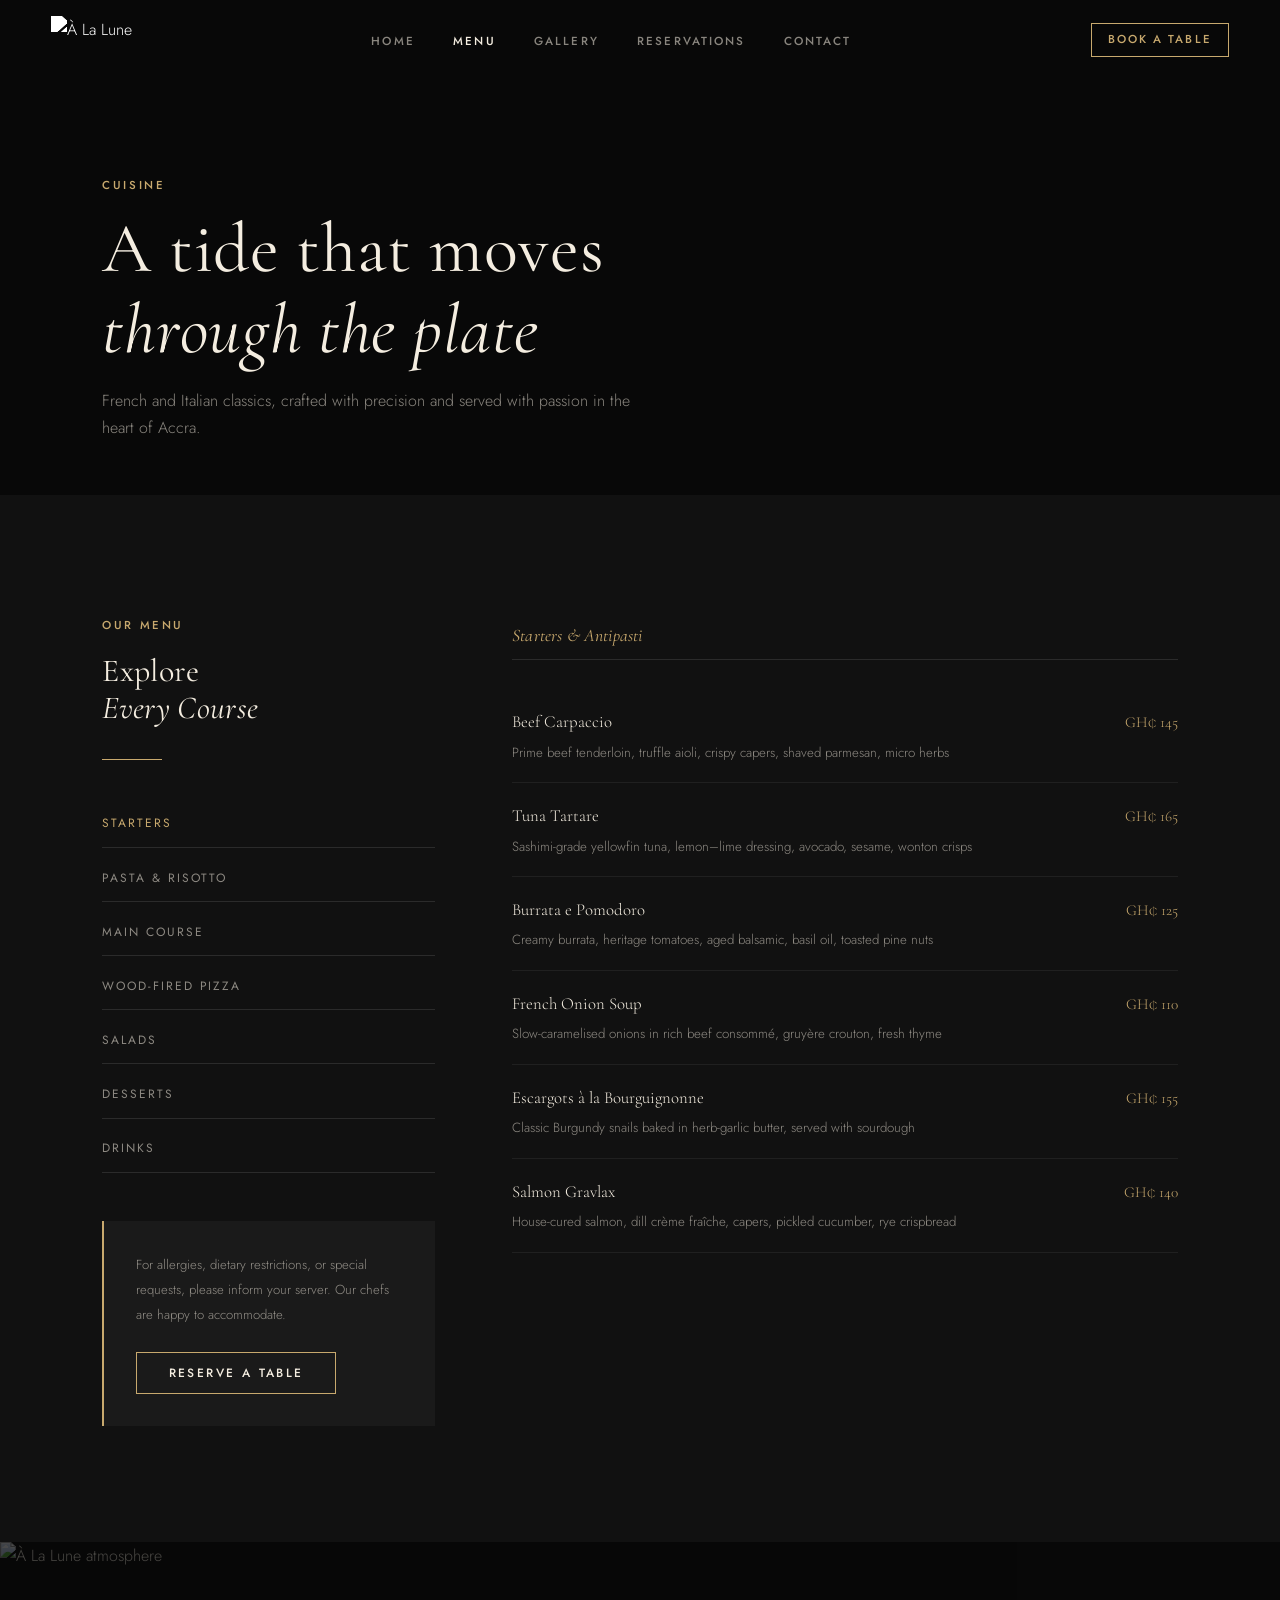
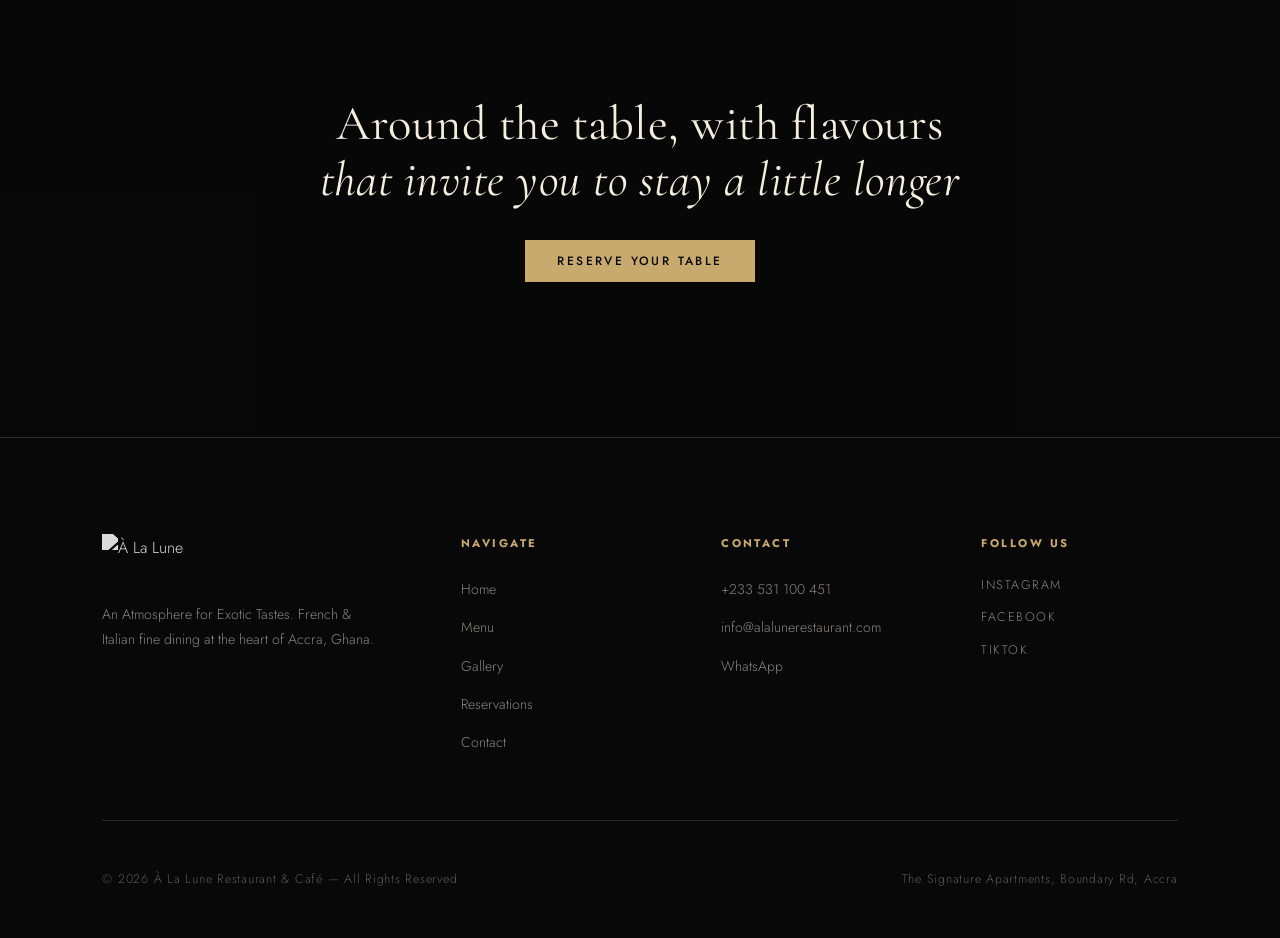
==== menu.html @ 57cb0e0a "feat: initial À La Lune website rebuild - 5-page static site (index, menu, gallery, reservations, co" ====
<!DOCTYPE html>
<html lang="en">
<head>
  <meta charset="UTF-8" />
  <meta name="viewport" content="width=device-width, initial-scale=1.0" />
  <title>Menu — À La Lune Restaurant</title>
  <meta name="description" content="Explore À La Lune's menu of authentic French & Italian cuisine, handmade pastas, premium mains and curated drinks in Accra, Ghana." />
  <link rel="preconnect" href="https://fonts.googleapis.com" />
  <link rel="preconnect" href="https://fonts.gstatic.com" crossorigin />
  <link href="https://fonts.googleapis.com/css2?family=Cormorant+Garamond:ital,wght@0,300;0,400;0,500;1,300;1,400&family=Jost:wght@200;300;400;500&display=swap" rel="stylesheet" />
  <link rel="stylesheet" href="css/styles.css" />
  <link rel="icon" href="media/Official-Logo.png" />
</head>
<body>

  <!-- NAV -->
  <nav class="site-nav">
    <a href="index.html" class="nav-logo">
      <img src="https://alalunerestaurant.com/wp-content/uploads/2024/12/Official-Logo.png" alt="À La Lune" />
    </a>
    <ul class="nav-links">
      <li><a href="index.html">Home</a></li>
      <li><a href="menu.html" class="active">Menu</a></li>
      <li><a href="gallery.html">Gallery</a></li>
      <li><a href="reservations.html">Reservations</a></li>
      <li><a href="contact.html">Contact</a></li>
    </ul>
    <div class="nav-right">
      <a href="reservations.html" class="nav-book">Book a Table</a>
      <button class="nav-toggle" aria-label="Open menu"><span></span><span></span><span></span></button>
    </div>
  </nav>
  <div class="nav-overlay"></div>
  <nav class="nav-drawer">
    <button class="drawer-close">✕</button>
    <a href="index.html">Home</a>
    <a href="menu.html">Menu</a>
    <a href="gallery.html">Gallery</a>
    <a href="reservations.html">Reservations</a>
    <a href="contact.html">Contact</a>
  </nav>

  <!-- PAGE HERO -->
  <section class="page-hero">
    <div class="hero-bg" style="background-image: url('https://alalunerestaurant.com/wp-content/uploads/2024/12/la_0000_DSC_7883.jpg');"></div>
    <div class="hero-overlay"></div>
    <div class="page-hero-content">
      <span class="label">Cuisine</span>
      <h1>A tide that moves<br /><em>through the plate</em></h1>
      <p>French and Italian classics, crafted with precision and served with passion in the heart of Accra.</p>
    </div>
  </section>

  <!-- MENU CONTENT -->
  <section class="section menu-preview">
    <div class="menu-cols">

      <!-- Left: Sticky nav -->
      <div class="menu-sticky">
        <span class="label">Our Menu</span>
        <h2 style="font-size: 2rem; margin-top: 1rem;">Explore<br /><em>Every Course</em></h2>
        <div class="divider"></div>
        <div class="menu-categories">
          <button class="menu-cat-btn active" data-target="starters">Starters</button>
          <button class="menu-cat-btn" data-target="pasta">Pasta &amp; Risotto</button>
          <button class="menu-cat-btn" data-target="mains">Main Course</button>
          <button class="menu-cat-btn" data-target="pizza">Wood-Fired Pizza</button>
          <button class="menu-cat-btn" data-target="salads">Salads</button>
          <button class="menu-cat-btn" data-target="desserts">Desserts</button>
          <button class="menu-cat-btn" data-target="drinks">Drinks</button>
        </div>
        <div style="margin-top: 3rem; padding: 2rem; background: var(--dark); border-left: 2px solid var(--gold);">
          <p style="font-size: 0.82rem; color: var(--text-muted); line-height: 1.9;">
            For allergies, dietary restrictions, or special requests, please inform your server. Our chefs are happy to accommodate.
          </p>
          <a href="reservations.html" class="btn" style="margin-top: 1.5rem; display: inline-block;">Reserve a Table</a>
        </div>
      </div>

      <!-- Right: Menu items -->
      <div class="menu-items">

        <!-- STARTERS -->
        <div class="menu-section active" id="starters">
          <h4>Starters &amp; Antipasti</h4>

          <div class="menu-item">
            <div>
              <div class="menu-item-name">Beef Carpaccio</div>
              <div class="menu-item-desc">Prime beef tenderloin, truffle aioli, crispy capers, shaved parmesan, micro herbs</div>
            </div>
            <div class="menu-item-price">GH₵ 145</div>
          </div>

          <div class="menu-item">
            <div>
              <div class="menu-item-name">Tuna Tartare</div>
              <div class="menu-item-desc">Sashimi-grade yellowfin tuna, lemon–lime dressing, avocado, sesame, wonton crisps</div>
            </div>
            <div class="menu-item-price">GH₵ 165</div>
          </div>

          <div class="menu-item">
            <div>
              <div class="menu-item-name">Burrata e Pomodoro</div>
              <div class="menu-item-desc">Creamy burrata, heritage tomatoes, aged balsamic, basil oil, toasted pine nuts</div>
            </div>
            <div class="menu-item-price">GH₵ 125</div>
          </div>

          <div class="menu-item">
            <div>
              <div class="menu-item-name">French Onion Soup</div>
              <div class="menu-item-desc">Slow-caramelised onions in rich beef consommé, gruyère crouton, fresh thyme</div>
            </div>
            <div class="menu-item-price">GH₵ 110</div>
          </div>

          <div class="menu-item">
            <div>
              <div class="menu-item-name">Escargots à la Bourguignonne</div>
              <div class="menu-item-desc">Classic Burgundy snails baked in herb-garlic butter, served with sourdough</div>
            </div>
            <div class="menu-item-price">GH₵ 155</div>
          </div>

          <div class="menu-item">
            <div>
              <div class="menu-item-name">Salmon Gravlax</div>
              <div class="menu-item-desc">House-cured salmon, dill crème fraîche, capers, pickled cucumber, rye crispbread</div>
            </div>
            <div class="menu-item-price">GH₵ 140</div>
          </div>
        </div>

        <!-- PASTA -->
        <div class="menu-section" id="pasta">
          <h4>Pasta &amp; Risotto</h4>

          <div class="menu-item">
            <div>
              <div class="menu-item-name">Tagliatelle al Ragù Bolognese</div>
              <div class="menu-item-desc">Hand-rolled egg tagliatelle, slow-braised beef &amp; pork ragù, aged parmesan</div>
            </div>
            <div class="menu-item-price">GH₵ 175</div>
          </div>

          <div class="menu-item">
            <div>
              <div class="menu-item-name">Spaghetti alle Vongole</div>
              <div class="menu-item-desc">Fresh clams, white wine, garlic, chilli, parsley, extra-virgin olive oil</div>
            </div>
            <div class="menu-item-price">GH₵ 195</div>
          </div>

          <div class="menu-item">
            <div>
              <div class="menu-item-name">Linguine al Nero di Seppia</div>
              <div class="menu-item-desc">Squid ink linguine, tiger prawns, cherry tomatoes, white wine, chilli</div>
            </div>
            <div class="menu-item-price">GH₵ 210</div>
          </div>

          <div class="menu-item">
            <div>
              <div class="menu-item-name">Risotto ai Funghi Porcini</div>
              <div class="menu-item-desc">Carnaroli rice, wild porcini mushrooms, truffle oil, aged parmesan, fresh thyme</div>
            </div>
            <div class="menu-item-price">GH₵ 185</div>
          </div>

          <div class="menu-item">
            <div>
              <div class="menu-item-name">Gnocchi al Gorgonzola</div>
              <div class="menu-item-desc">Potato gnocchi, creamy gorgonzola sauce, walnuts, crispy sage</div>
            </div>
            <div class="menu-item-price">GH₵ 160</div>
          </div>

          <div class="menu-item">
            <div>
              <div class="menu-item-name">Cacio e Pepe</div>
              <div class="menu-item-desc">Tonnarelli pasta, Pecorino Romano, Parmigiano Reggiano, cracked black pepper</div>
            </div>
            <div class="menu-item-price">GH₵ 150</div>
          </div>
        </div>

        <!-- MAINS -->
        <div class="menu-section" id="mains">
          <h4>Main Course</h4>

          <div class="menu-item">
            <div>
              <div class="menu-item-name">Filet de Bœuf Rossini</div>
              <div class="menu-item-desc">250g beef tenderloin, foie gras, black truffle jus, potato gratin, seasonal vegetables</div>
            </div>
            <div class="menu-item-price">GH₵ 380</div>
          </div>

          <div class="menu-item">
            <div>
              <div class="menu-item-name">Rack of Lamb Provençal</div>
              <div class="menu-item-desc">Herb-crusted French rack, ratatouille, roasted garlic purée, lamb jus</div>
            </div>
            <div class="menu-item-price">GH₵ 340</div>
          </div>

          <div class="menu-item">
            <div>
              <div class="menu-item-name">Grilled Sea Bass</div>
              <div class="menu-item-desc">Whole Mediterranean sea bass, lemon-caper beurre blanc, fennel, baby potatoes</div>
            </div>
            <div class="menu-item-price">GH₵ 290</div>
          </div>

          <div class="menu-item">
            <div>
              <div class="menu-item-name">Poulet Rôti</div>
              <div class="menu-item-desc">Free-range half chicken, tarragon jus, roasted vegetables, pommes mousseline</div>
            </div>
            <div class="menu-item-price">GH₵ 240</div>
          </div>

          <div class="menu-item">
            <div>
              <div class="menu-item-name">Grilled King Prawn</div>
              <div class="menu-item-desc">Tiger prawns, herb butter, garlic, lemon, served with seasonal greens</div>
            </div>
            <div class="menu-item-price">GH₵ 310</div>
          </div>

          <div class="menu-item">
            <div>
              <div class="menu-item-name">Vegetarian Wellington <em style="font-size:0.78rem; color: var(--gold);">V</em></div>
              <div class="menu-item-desc">Roasted portobello, spinach, chestnut mushroom duxelles, puff pastry, red wine sauce</div>
            </div>
            <div class="menu-item-price">GH₵ 210</div>
          </div>
        </div>

        <!-- PIZZA -->
        <div class="menu-section" id="pizza">
          <h4>From the Wood-Fired Oven</h4>

          <div class="menu-item">
            <div>
              <div class="menu-item-name">Margherita Classica <em style="font-size:0.78rem; color: var(--gold);">V</em></div>
              <div class="menu-item-desc">San Marzano tomato, fior di latte mozzarella, fresh basil, extra-virgin olive oil</div>
            </div>
            <div class="menu-item-price">GH₵ 120</div>
          </div>

          <div class="menu-item">
            <div>
              <div class="menu-item-name">Quattro Stagioni</div>
              <div class="menu-item-desc">Artichokes, prosciutto cotto, mushrooms, black olives, mozzarella</div>
            </div>
            <div class="menu-item-price">GH₵ 155</div>
          </div>

          <div class="menu-item">
            <div>
              <div class="menu-item-name">Tartufo Bianco</div>
              <div class="menu-item-desc">White truffle cream, mozzarella, parmesan, black truffle shavings, fresh thyme</div>
            </div>
            <div class="menu-item-price">GH₵ 210</div>
          </div>

          <div class="menu-item">
            <div>
              <div class="menu-item-name">Prosciutto e Rucola</div>
              <div class="menu-item-desc">San Marzano tomato, mozzarella, 24-month prosciutto, baby arugula, parmesan</div>
            </div>
            <div class="menu-item-price">GH₵ 165</div>
          </div>

          <div class="menu-item">
            <div>
              <div class="menu-item-name">Frutti di Mare</div>
              <div class="menu-item-desc">Cherry tomato sauce, calamari, tiger prawns, mussels, garlic, chilli, parsley</div>
            </div>
            <div class="menu-item-price">GH₵ 195</div>
          </div>
        </div>

        <!-- SALADS -->
        <div class="menu-section" id="salads">
          <h4>Salads &amp; Greens</h4>

          <div class="menu-item">
            <div>
              <div class="menu-item-name">Salade Niçoise</div>
              <div class="menu-item-desc">Seared yellowfin tuna, haricots verts, heritage tomatoes, olives, eggs, anchovy dressing</div>
            </div>
            <div class="menu-item-price">GH₵ 165</div>
          </div>

          <div class="menu-item">
            <div>
              <div class="menu-item-name">Caesar Classique</div>
              <div class="menu-item-desc">Cos lettuce, house Caesar dressing, parmesan crisp, sourdough croutons<br /><em style="font-size:0.78rem;">+ Grilled chicken GH₵ 35 | Anchovies GH₵ 20</em></div>
            </div>
            <div class="menu-item-price">GH₵ 110</div>
          </div>

          <div class="menu-item">
            <div>
              <div class="menu-item-name">Caprese Classico <em style="font-size:0.78rem; color: var(--gold);">V</em></div>
              <div class="menu-item-desc">Heirloom tomatoes, buffalo mozzarella, basil, aged balsamic, Sicilian olive oil</div>
            </div>
            <div class="menu-item-price">GH₵ 120</div>
          </div>

          <div class="menu-item">
            <div>
              <div class="menu-item-name">Arugula &amp; Burrata <em style="font-size:0.78rem; color: var(--gold);">V</em></div>
              <div class="menu-item-desc">Wild rocket, creamy burrata, candied walnuts, pear, honey-lemon dressing</div>
            </div>
            <div class="menu-item-price">GH₵ 135</div>
          </div>
        </div>

        <!-- DESSERTS -->
        <div class="menu-section" id="desserts">
          <h4>Desserts &amp; Patisserie</h4>

          <div class="menu-item">
            <div>
              <div class="menu-item-name">Crème Brûlée</div>
              <div class="menu-item-desc">Classic Madagascan vanilla custard, caramelised sugar crust, seasonal berries</div>
            </div>
            <div class="menu-item-price">GH₵ 95</div>
          </div>

          <div class="menu-item">
            <div>
              <div class="menu-item-name">Tiramisu Tradizionale</div>
              <div class="menu-item-desc">Savoiardi, mascarpone cream, Illy espresso, dark cocoa, Marsala wine</div>
            </div>
            <div class="menu-item-price">GH₵ 105</div>
          </div>

          <div class="menu-item">
            <div>
              <div class="menu-item-name">Fondant au Chocolat</div>
              <div class="menu-item-desc">Warm Valrhona chocolate fondant, molten centre, vanilla ice cream, cocoa nibs</div>
            </div>
            <div class="menu-item-price">GH₵ 115</div>
          </div>

          <div class="menu-item">
            <div>
              <div class="menu-item-name">Panna Cotta al Caramello</div>
              <div class="menu-item-desc">Vanilla panna cotta, salted caramel, candied hazelnuts, orange zest</div>
            </div>
            <div class="menu-item-price">GH₵ 90</div>
          </div>

          <div class="menu-item">
            <div>
              <div class="menu-item-name">Tarte Tatin</div>
              <div class="menu-item-desc">Caramelised apple tarte tatin, flaky pastry, crème fraîche, calvados glaze</div>
            </div>
            <div class="menu-item-price">GH₵ 100</div>
          </div>

          <div class="menu-item">
            <div>
              <div class="menu-item-name">Selection of Sorbets &amp; Gelati</div>
              <div class="menu-item-desc">Three scoops, ask your server for today's flavours</div>
            </div>
            <div class="menu-item-price">GH₵ 80</div>
          </div>
        </div>

        <!-- DRINKS -->
        <div class="menu-section" id="drinks">
          <h4>Cocktails &amp; Drinks</h4>

          <div class="menu-item">
            <div>
              <div class="menu-item-name">La Lune Signature</div>
              <div class="menu-item-desc">Grey Goose vodka, elderflower liqueur, cucumber, lemon, prosecco</div>
            </div>
            <div class="menu-item-price">GH₵ 115</div>
          </div>

          <div class="menu-item">
            <div>
              <div class="menu-item-name">Côte d'Azur</div>
              <div class="menu-item-desc">Hendrick's gin, St-Germain, lemon, honey syrup, lavender bitters, sparkling water</div>
            </div>
            <div class="menu-item-price">GH₵ 120</div>
          </div>

          <div class="menu-item">
            <div>
              <div class="menu-item-name">Negroni Classique</div>
              <div class="menu-item-desc">Campari, sweet vermouth, gin, orange twist</div>
            </div>
            <div class="menu-item-price">GH₵ 110</div>
          </div>

          <div class="menu-item">
            <div>
              <div class="menu-item-name">Midnight in Accra</div>
              <div class="menu-item-desc">Dark rum, passion fruit, ginger, lime, activated charcoal foam</div>
            </div>
            <div class="menu-item-price">GH₵ 125</div>
          </div>

          <div class="menu-item">
            <div>
              <div class="menu-item-name">Aperol Spritz</div>
              <div class="menu-item-desc">Aperol, prosecco, soda, orange</div>
            </div>
            <div class="menu-item-price">GH₵ 100</div>
          </div>

          <div class="menu-item">
            <div>
              <div class="menu-item-name">House Wines</div>
              <div class="menu-item-desc">Curated selection of French &amp; Italian wines — please ask your server for the current wine list</div>
            </div>
            <div class="menu-item-price">From GH₵ 90</div>
          </div>

          <div class="menu-item">
            <div>
              <div class="menu-item-name">Non-Alcoholic Selection</div>
              <div class="menu-item-desc">Fresh-pressed juices, sparkling water, mocktails, artisan coffee &amp; teas</div>
            </div>
            <div class="menu-item-price">From GH₵ 45</div>
          </div>
        </div>

      </div>
    </div>
  </section>

  <!-- FOOTER IMAGE -->
  <div style="position: relative; height: 55vh; overflow: hidden;">
    <img src="https://alalunerestaurant.com/wp-content/uploads/2024/12/la_0014_DSC_7673.jpg"
         alt="À La Lune atmosphere" loading="lazy"
         style="width:100%; height:100%; object-fit:cover; opacity: 0.6;" />
    <div style="position:absolute; inset:0; background: rgba(8,8,8,0.55); display:flex; align-items:center; justify-content:center; text-align:center; flex-direction:column; gap:2rem; padding:2rem;">
      <h2 style="font-family: var(--font-serif);">Around the table, with flavours<br /><em>that invite you to stay a little longer</em></h2>
      <a href="reservations.html" class="btn btn-solid">Reserve Your Table</a>
    </div>
  </div>

  <!-- FOOTER -->
  <footer class="site-footer">
    <div class="footer-brand">
      <img src="https://alalunerestaurant.com/wp-content/uploads/2024/12/Official-Logo.png" alt="À La Lune" />
      <p>An Atmosphere for Exotic Tastes. French &amp; Italian fine dining at the heart of Accra, Ghana.</p>
    </div>
    <div class="footer-col">
      <h5>Navigate</h5>
      <ul>
        <li><a href="index.html">Home</a></li>
        <li><a href="menu.html">Menu</a></li>
        <li><a href="gallery.html">Gallery</a></li>
        <li><a href="reservations.html">Reservations</a></li>
        <li><a href="contact.html">Contact</a></li>
      </ul>
    </div>
    <div class="footer-col">
      <h5>Contact</h5>
      <ul>
        <li><a href="tel:+233531100451">+233 531 100 451</a></li>
        <li><a href="mailto:info@alalunerestaurant.com">info@alalunerestaurant.com</a></li>
        <li><a href="https://wa.me/233531100451" target="_blank">WhatsApp</a></li>
      </ul>
    </div>
    <div class="footer-col">
      <h5>Follow Us</h5>
      <div class="footer-social" style="flex-direction: column; gap: 0.7rem;">
        <a href="https://www.instagram.com/alalune.signature" target="_blank">Instagram</a>
        <a href="https://www.facebook.com/alalune.signature" target="_blank">Facebook</a>
        <a href="https://www.tiktok.com/@alalune.signature" target="_blank">TikTok</a>
      </div>
    </div>
    <div class="footer-bottom">
      <p>© 2026 À La Lune Restaurant &amp; Café — All Rights Reserved</p>
      <p>The Signature Apartments, Boundary Rd, Accra</p>
    </div>
  </footer>

  <script src="js/main.js"></script>
</body>
</html>
---- css/styles.css ----
/* ============================
   À LA LUNE — Global Styles
   Design: Close clone of ballenacabo.com
   ============================ */

/* ---------- Reset & Base ---------- */
*, *::before, *::after { box-sizing: border-box; margin: 0; padding: 0; }

:root {
  --black: #080808;
  --deep: #111111;
  --dark: #1a1a1a;
  --mid: #2b2b2b;
  --cream: #f4ede0;
  --warm-white: #faf7f2;
  --gold: #c8a96e;
  --gold-light: #d9bc8b;
  --gold-dark: #a8864a;
  --text: #f4ede0;
  --text-muted: rgba(244, 237, 224, 0.55);
  --text-subtle: rgba(244, 237, 224, 0.35);

  --font-serif: 'Cormorant Garamond', 'Georgia', serif;
  --font-sans: 'Jost', 'Helvetica Neue', Arial, sans-serif;

  --nav-h: 80px;
  --transition: 0.45s cubic-bezier(0.25, 0.46, 0.45, 0.94);
}

html { scroll-behavior: smooth; font-size: 16px; }

body {
  background: var(--black);
  color: var(--text);
  font-family: var(--font-sans);
  font-weight: 300;
  line-height: 1.7;
  -webkit-font-smoothing: antialiased;
  overflow-x: hidden;
}

img { display: block; max-width: 100%; height: auto; }
a { text-decoration: none; color: inherit; }
ul { list-style: none; }

/* ---------- Typography ---------- */
h1, h2, h3, h4 {
  font-family: var(--font-serif);
  font-weight: 400;
  line-height: 1.15;
  letter-spacing: 0.01em;
}
h1 { font-size: clamp(2.6rem, 5.5vw, 5rem); }
h2 { font-size: clamp(2rem, 3.8vw, 3.4rem); }
h3 { font-size: clamp(1.4rem, 2.5vw, 2rem); }
h4 { font-size: clamp(1.1rem, 1.8vw, 1.4rem); }

.label {
  font-family: var(--font-sans);
  font-size: 0.72rem;
  font-weight: 500;
  letter-spacing: 0.22em;
  text-transform: uppercase;
  color: var(--gold);
}

.serif-italic {
  font-family: var(--font-serif);
  font-style: italic;
  font-weight: 300;
}

/* ---------- Buttons ---------- */
.btn {
  display: inline-block;
  padding: 0.85em 2.6em;
  border: 1px solid var(--gold);
  color: var(--cream);
  font-family: var(--font-sans);
  font-size: 0.75rem;
  font-weight: 500;
  letter-spacing: 0.2em;
  text-transform: uppercase;
  transition: background var(--transition), color var(--transition);
  cursor: pointer;
  background: transparent;
}
.btn:hover { background: var(--gold); color: var(--black); }

.btn-solid {
  background: var(--gold);
  color: var(--black);
}
.btn-solid:hover { background: var(--gold-light); }

/* ---------- Nav ---------- */
.site-nav {
  position: fixed;
  top: 0; left: 0; right: 0;
  z-index: 100;
  display: flex;
  align-items: center;
  justify-content: space-between;
  padding: 0 4vw;
  height: var(--nav-h);
  transition: background var(--transition), backdrop-filter var(--transition);
}
.site-nav.scrolled {
  background: rgba(8,8,8,0.92);
  backdrop-filter: blur(12px);
}

.nav-logo img {
  height: 48px;
  width: auto;
  filter: brightness(0) invert(1);
  transition: opacity var(--transition);
}
.nav-logo img:hover { opacity: 0.75; }

.nav-links {
  display: flex;
  gap: 2.4rem;
  align-items: center;
}
.nav-links a {
  font-size: 0.73rem;
  font-weight: 500;
  letter-spacing: 0.18em;
  text-transform: uppercase;
  color: var(--text-muted);
  transition: color var(--transition);
}
.nav-links a:hover, .nav-links a.active { color: var(--cream); }

.nav-right {
  display: flex;
  align-items: center;
  gap: 1.6rem;
}
.nav-book {
  font-size: 0.72rem;
  font-weight: 500;
  letter-spacing: 0.18em;
  text-transform: uppercase;
  color: var(--gold);
  border: 1px solid var(--gold);
  padding: 0.55em 1.4em;
  transition: background var(--transition), color var(--transition);
}
.nav-book:hover { background: var(--gold); color: var(--black); }

/* Hamburger */
.nav-toggle {
  display: none;
  flex-direction: column;
  gap: 5px;
  cursor: pointer;
  padding: 4px;
  background: none;
  border: none;
}
.nav-toggle span {
  display: block;
  width: 26px;
  height: 1.5px;
  background: var(--cream);
  transition: transform var(--transition), opacity var(--transition);
}

/* Mobile nav drawer */
.nav-drawer {
  position: fixed;
  top: 0; right: 0;
  width: min(360px, 85vw);
  height: 100vh;
  background: var(--deep);
  z-index: 200;
  padding: 6rem 3rem 3rem;
  transform: translateX(100%);
  transition: transform var(--transition);
  display: flex;
  flex-direction: column;
  gap: 2.4rem;
}
.nav-drawer.open { transform: translateX(0); }
.nav-drawer a {
  font-family: var(--font-serif);
  font-size: 1.8rem;
  color: var(--cream);
  border-bottom: 1px solid var(--mid);
  padding-bottom: 1rem;
  display: block;
  transition: color var(--transition);
}
.nav-drawer a:hover { color: var(--gold); }
.drawer-close {
  position: absolute;
  top: 1.8rem; right: 2rem;
  background: none; border: none;
  color: var(--cream);
  font-size: 1.6rem;
  cursor: pointer;
}
.nav-overlay {
  position: fixed;
  inset: 0;
  background: rgba(0,0,0,0.5);
  z-index: 150;
  opacity: 0;
  pointer-events: none;
  transition: opacity var(--transition);
}
.nav-overlay.show { opacity: 1; pointer-events: all; }

/* ---------- Hero ---------- */
.hero {
  position: relative;
  height: 100svh;
  min-height: 600px;
  overflow: hidden;
  display: flex;
  align-items: flex-end;
  padding-bottom: 10vh;
}

.hero-bg {
  position: absolute;
  inset: 0;
  background-size: cover;
  background-position: center;
  transform: scale(1.05);
  transition: transform 12s ease-out;
}
.hero-bg.loaded { transform: scale(1); }

.hero-overlay {
  position: absolute;
  inset: 0;
  background: linear-gradient(
    to bottom,
    rgba(8,8,8,0.25) 0%,
    rgba(8,8,8,0.1) 35%,
    rgba(8,8,8,0.6) 80%,
    rgba(8,8,8,0.85) 100%
  );
}

.hero-content {
  position: relative;
  z-index: 2;
  padding: 0 8vw;
  max-width: 820px;
}

.hero-eyebrow {
  display: flex;
  align-items: center;
  gap: 1rem;
  margin-bottom: 1.4rem;
}
.hero-eyebrow::before {
  content: '';
  display: block;
  width: 48px;
  height: 1px;
  background: var(--gold);
}

.hero-content h1 {
  color: var(--cream);
  margin-bottom: 1.6rem;
}

.hero-content p {
  font-size: 1.05rem;
  color: rgba(244,237,224,0.75);
  max-width: 520px;
  margin-bottom: 2.4rem;
  line-height: 1.8;
}

.hero-tagline {
  position: absolute;
  top: 50%;
  right: 8vw;
  transform: translateY(-50%);
  writing-mode: vertical-rl;
  font-family: var(--font-serif);
  font-style: italic;
  font-size: 0.9rem;
  color: var(--text-muted);
  letter-spacing: 0.15em;
  z-index: 2;
}

/* Scroll indicator */
.scroll-hint {
  position: absolute;
  bottom: 3rem;
  right: 8vw;
  z-index: 2;
  display: flex;
  flex-direction: column;
  align-items: center;
  gap: 0.5rem;
  color: var(--text-muted);
  font-size: 0.65rem;
  letter-spacing: 0.2em;
  text-transform: uppercase;
}
.scroll-hint::after {
  content: '';
  display: block;
  width: 1px;
  height: 48px;
  background: linear-gradient(to bottom, var(--gold), transparent);
  animation: scrollline 2s ease-in-out infinite;
}
@keyframes scrollline {
  0%, 100% { opacity: 1; transform: scaleY(1); }
  50% { opacity: 0.3; transform: scaleY(0.5); }
}

/* ---------- Sections ---------- */
.section { padding: 9vw 8vw; }
.section-sm { padding: 5vw 8vw; }
.section-flush { padding: 0; }

.section-header {
  margin-bottom: 4rem;
}
.section-header .label { margin-bottom: 0.8rem; display: block; }
.section-header h2 { max-width: 660px; }

/* ---------- Split Panels ---------- */
.split {
  display: grid;
  grid-template-columns: 1fr 1fr;
  min-height: 80vh;
}
.split.reverse { direction: rtl; }
.split.reverse > * { direction: ltr; }

.split-img {
  position: relative;
  overflow: hidden;
}
.split-img img {
  width: 100%;
  height: 100%;
  object-fit: cover;
  transition: transform 0.8s ease;
}
.split-img:hover img { transform: scale(1.04); }

.split-text {
  display: flex;
  flex-direction: column;
  justify-content: center;
  padding: 8vw 6vw;
  background: var(--deep);
}
.split-text .label { margin-bottom: 1.2rem; display: block; }
.split-text h2 { margin-bottom: 1.8rem; }
.split-text p { color: var(--text-muted); margin-bottom: 2rem; font-size: 0.98rem; }
.split-text ul {
  margin-bottom: 2rem;
}
.split-text ul li {
  color: var(--text-muted);
  font-size: 0.95rem;
  padding: 0.55rem 0;
  border-bottom: 1px solid var(--mid);
  display: flex;
  gap: 0.8rem;
}
.split-text ul li::before {
  content: '—';
  color: var(--gold);
  flex-shrink: 0;
}

/* ---------- Gallery Grid ---------- */
.gallery-grid {
  display: grid;
  grid-template-columns: repeat(4, 1fr);
  grid-auto-rows: 360px;
  gap: 3px;
}
.gallery-grid .g-item {
  position: relative;
  overflow: hidden;
  cursor: pointer;
}
.gallery-grid .g-item.tall { grid-row: span 2; }
.gallery-grid .g-item.wide { grid-column: span 2; }

.gallery-grid .g-item img {
  width: 100%;
  height: 100%;
  object-fit: cover;
  transition: transform 0.7s ease;
}
.gallery-grid .g-item:hover img { transform: scale(1.06); }
.gallery-grid .g-item::after {
  content: '';
  position: absolute;
  inset: 0;
  background: rgba(8,8,8,0);
  transition: background var(--transition);
}
.gallery-grid .g-item:hover::after { background: rgba(8,8,8,0.25); }

/* ---------- Card Grid ---------- */
.card-grid {
  display: grid;
  grid-template-columns: repeat(3, 1fr);
  gap: 3px;
}
.card {
  position: relative;
  overflow: hidden;
  aspect-ratio: 3/4;
  cursor: pointer;
}
.card img {
  width: 100%;
  height: 100%;
  object-fit: cover;
  transition: transform 0.7s ease;
}
.card:hover img { transform: scale(1.05); }
.card-body {
  position: absolute;
  bottom: 0; left: 0; right: 0;
  padding: 2.5rem 2rem 2rem;
  background: linear-gradient(to top, rgba(8,8,8,0.9) 0%, transparent 100%);
  display: flex;
  flex-direction: column;
  gap: 0.6rem;
}
.card-body .label { color: rgba(200,169,110,0.8); }
.card-body h3 { font-size: 1.3rem; color: var(--cream); }
.card-body .card-link {
  font-size: 0.72rem;
  letter-spacing: 0.18em;
  text-transform: uppercase;
  color: var(--gold);
  margin-top: 0.4rem;
  display: flex;
  align-items: center;
  gap: 0.5rem;
  transition: gap var(--transition);
}
.card:hover .card-link { gap: 0.8rem; }
.card-body .card-link::after { content: '→'; }

/* ---------- Menu Section ---------- */
.menu-preview {
  background: var(--deep);
}
.menu-cols {
  display: grid;
  grid-template-columns: 1fr 2fr;
  gap: 6vw;
  align-items: start;
}
.menu-sticky {
  position: sticky;
  top: calc(var(--nav-h) + 2rem);
}
.menu-categories {
  display: flex;
  flex-direction: column;
  gap: 0.4rem;
  margin-top: 2.5rem;
}
.menu-cat-btn {
  background: none;
  border: none;
  color: var(--text-muted);
  font-family: var(--font-sans);
  font-size: 0.75rem;
  letter-spacing: 0.16em;
  text-transform: uppercase;
  padding: 0.9rem 0;
  text-align: left;
  border-bottom: 1px solid var(--mid);
  cursor: pointer;
  transition: color var(--transition);
}
.menu-cat-btn:hover, .menu-cat-btn.active { color: var(--gold); }

.menu-items { margin-top: 1rem; }
.menu-section { display: none; }
.menu-section.active { display: block; }
.menu-section h4 {
  font-family: var(--font-serif);
  font-style: italic;
  font-size: 1.1rem;
  color: var(--gold);
  margin-bottom: 1.8rem;
  padding-bottom: 0.8rem;
  border-bottom: 1px solid var(--mid);
}
.menu-item {
  display: grid;
  grid-template-columns: 1fr auto;
  gap: 1.5rem;
  align-items: baseline;
  padding: 1.2rem 0;
  border-bottom: 1px solid rgba(43,43,43,0.6);
}
.menu-item-name {
  font-family: var(--font-serif);
  font-size: 1.05rem;
  color: var(--cream);
  margin-bottom: 0.3rem;
}
.menu-item-desc {
  font-size: 0.83rem;
  color: var(--text-muted);
  line-height: 1.6;
}
.menu-item-price {
  font-family: var(--font-serif);
  font-size: 0.95rem;
  color: var(--gold);
  white-space: nowrap;
}

/* ---------- About / Promise ---------- */
.promises {
  background: var(--black);
  padding: 8vw;
}
.promises-grid {
  display: grid;
  grid-template-columns: repeat(4, 1fr);
  gap: 3px;
  margin-top: 5rem;
}
.promise-item {
  background: var(--deep);
  padding: 3rem 2.5rem;
  transition: background var(--transition);
}
.promise-item:hover { background: var(--dark); }
.promise-num {
  font-family: var(--font-serif);
  font-size: 3rem;
  color: var(--mid);
  line-height: 1;
  margin-bottom: 1.5rem;
}
.promise-item h4 {
  font-size: 1.1rem;
  color: var(--cream);
  margin-bottom: 1rem;
}
.promise-item p {
  font-size: 0.88rem;
  color: var(--text-muted);
  line-height: 1.75;
}

/* ---------- Video Banner ---------- */
.video-banner {
  position: relative;
  height: 70vh;
  overflow: hidden;
  display: flex;
  align-items: center;
  justify-content: center;
}
.video-banner video {
  position: absolute;
  inset: 0;
  width: 100%;
  height: 100%;
  object-fit: cover;
  opacity: 0.45;
}
.video-banner .vb-overlay {
  position: absolute;
  inset: 0;
  background: rgba(8,8,8,0.5);
}
.video-banner .vb-content {
  position: relative;
  z-index: 2;
  text-align: center;
  padding: 0 4vw;
}
.video-banner .vb-content h2 { margin-bottom: 2rem; }

/* ---------- Contact Section ---------- */
.contact-section {
  background: var(--deep);
  display: grid;
  grid-template-columns: 1fr 1fr;
}
.contact-info {
  padding: 8vw;
  display: flex;
  flex-direction: column;
  gap: 3rem;
}
.contact-info h2 { margin-bottom: 0.5rem; }
.contact-group h4 {
  font-size: 0.72rem;
  letter-spacing: 0.2em;
  text-transform: uppercase;
  color: var(--gold);
  margin-bottom: 0.8rem;
}
.contact-group p, .contact-group a {
  font-size: 0.95rem;
  color: var(--text-muted);
  line-height: 2;
  display: block;
  transition: color var(--transition);
}
.contact-group a:hover { color: var(--cream); }
.contact-map {
  position: relative;
  min-height: 480px;
  background: var(--dark);
  overflow: hidden;
}
.contact-map img {
  width: 100%;
  height: 100%;
  object-fit: cover;
  opacity: 0.6;
}
.contact-map iframe {
  width: 100%;
  height: 100%;
  border: none;
  filter: invert(90%) hue-rotate(180deg) saturate(0.5);
}

/* ---------- Dining Spaces ---------- */
.spaces-grid {
  display: grid;
  grid-template-columns: repeat(3, 1fr);
  gap: 3px;
}
.space-card {
  position: relative;
  overflow: hidden;
  aspect-ratio: 1;
}
.space-card img {
  width: 100%;
  height: 100%;
  object-fit: cover;
  transition: transform 0.7s ease;
}
.space-card:hover img { transform: scale(1.06); }
.space-card-body {
  position: absolute;
  inset: 0;
  background: linear-gradient(to top, rgba(8,8,8,0.85) 0%, transparent 60%);
  display: flex;
  flex-direction: column;
  justify-content: flex-end;
  padding: 2.5rem;
  opacity: 0.85;
  transition: opacity var(--transition);
}
.space-card:hover .space-card-body { opacity: 1; }
.space-card-body h3 { font-size: 1.3rem; }

/* ---------- Footer ---------- */
.site-footer {
  background: var(--black);
  border-top: 1px solid var(--mid);
  padding: 6rem 8vw 3rem;
  display: grid;
  grid-template-columns: 1.5fr 1fr 1fr 1fr;
  gap: 4rem;
}
.footer-brand img {
  height: 44px;
  filter: brightness(0) invert(1);
  margin-bottom: 1.5rem;
  opacity: 0.85;
}
.footer-brand p {
  font-size: 0.88rem;
  color: var(--text-muted);
  line-height: 1.8;
  max-width: 280px;
}
.footer-col h5 {
  font-size: 0.7rem;
  letter-spacing: 0.22em;
  text-transform: uppercase;
  color: var(--gold);
  margin-bottom: 1.4rem;
}
.footer-col ul { display: flex; flex-direction: column; gap: 0.7rem; }
.footer-col ul li a {
  font-size: 0.88rem;
  color: var(--text-muted);
  transition: color var(--transition);
}
.footer-col ul li a:hover { color: var(--cream); }
.footer-social {
  display: flex;
  gap: 1.2rem;
  margin-top: 0.5rem;
}
.footer-social a {
  font-size: 0.78rem;
  letter-spacing: 0.12em;
  text-transform: uppercase;
  color: var(--text-muted);
  transition: color var(--transition);
}
.footer-social a:hover { color: var(--gold); }

.footer-bottom {
  grid-column: 1 / -1;
  padding-top: 3rem;
  border-top: 1px solid var(--mid);
  display: flex;
  justify-content: space-between;
  align-items: center;
}
.footer-bottom p {
  font-size: 0.78rem;
  color: var(--text-subtle);
  letter-spacing: 0.06em;
}

/* ---------- Page Hero (inner pages) ---------- */
.page-hero {
  position: relative;
  height: 55vh;
  min-height: 400px;
  overflow: hidden;
  display: flex;
  align-items: flex-end;
  padding-bottom: 6vh;
}
.page-hero .hero-bg { background-position: center 30%; }
.page-hero .hero-overlay {
  background: linear-gradient(
    to bottom,
    rgba(8,8,8,0.3) 0%,
    rgba(8,8,8,0.7) 100%
  );
}
.page-hero-content {
  position: relative;
  z-index: 2;
  padding: 0 8vw;
}
.page-hero-content .label { margin-bottom: 0.8rem; display: block; }
.page-hero-content h1 { color: var(--cream); }
.page-hero-content p {
  color: var(--text-muted);
  max-width: 560px;
  margin-top: 1rem;
  font-size: 1rem;
}

/* ---------- Reservation Page ---------- */
.res-section {
  display: grid;
  grid-template-columns: 1fr 1fr;
  min-height: 80vh;
}
.res-form-col {
  padding: 8vw 6vw;
  background: var(--deep);
}
.res-form-col h2 { margin-bottom: 0.5rem; }
.res-form-col > p { color: var(--text-muted); margin-bottom: 3rem; font-size: 0.95rem; }

.form-group { margin-bottom: 1.8rem; }
.form-label {
  display: block;
  font-size: 0.7rem;
  letter-spacing: 0.18em;
  text-transform: uppercase;
  color: var(--text-muted);
  margin-bottom: 0.6rem;
}
.form-control {
  width: 100%;
  background: var(--dark);
  border: 1px solid var(--mid);
  color: var(--cream);
  font-family: var(--font-sans);
  font-size: 0.95rem;
  padding: 0.9rem 1.2rem;
  transition: border-color var(--transition);
  appearance: none;
  -webkit-appearance: none;
}
.form-control:focus { outline: none; border-color: var(--gold); }
.form-control::placeholder { color: var(--text-subtle); }
select.form-control { cursor: pointer; }
textarea.form-control { resize: vertical; min-height: 120px; }
.form-row { display: grid; grid-template-columns: 1fr 1fr; gap: 1.2rem; }

.res-info-col {
  background: var(--dark);
  padding: 8vw 6vw;
  display: flex;
  flex-direction: column;
  gap: 3.5rem;
}
.res-info-col .label { margin-bottom: 0.6rem; display: block; }
.res-info-col h3 { font-size: 1.6rem; margin-bottom: 0.5rem; }
.res-info-col p { color: var(--text-muted); font-size: 0.92rem; line-height: 1.8; }
.res-spaces { display: flex; flex-direction: column; gap: 1.2rem; margin-top: 0.5rem; }
.res-space {
  display: flex;
  gap: 1.2rem;
  align-items: center;
  padding: 1rem;
  background: var(--deep);
  border-left: 2px solid var(--gold);
}
.res-space img { width: 64px; height: 64px; object-fit: cover; flex-shrink: 0; }
.res-space-info h5 { font-size: 0.88rem; color: var(--cream); margin-bottom: 0.2rem; }
.res-space-info p { font-size: 0.78rem; color: var(--text-muted); line-height: 1.5; }

/* ---------- Gallery Page ---------- */
.gallery-masonry {
  display: grid;
  grid-template-columns: repeat(3, 1fr);
  gap: 4px;
  padding: 4px;
}
.gm-item {
  overflow: hidden;
  cursor: pointer;
}
.gm-item img {
  width: 100%;
  height: 100%;
  object-fit: cover;
  display: block;
  transition: transform 0.6s ease;
}
.gm-item:hover img { transform: scale(1.05); }
.gm-item:nth-child(4n+1) { grid-row: span 2; }

/* Lightbox */
.lightbox {
  position: fixed;
  inset: 0;
  z-index: 500;
  background: rgba(0,0,0,0.95);
  display: none;
  align-items: center;
  justify-content: center;
  padding: 2rem;
}
.lightbox.open { display: flex; }
.lightbox img { max-width: 90vw; max-height: 90vh; object-fit: contain; }
.lb-close {
  position: absolute;
  top: 1.5rem; right: 2rem;
  font-size: 1.8rem;
  color: var(--cream);
  cursor: pointer;
  background: none; border: none;
  opacity: 0.7;
  transition: opacity var(--transition);
}
.lb-close:hover { opacity: 1; }
.lb-prev, .lb-next {
  position: absolute;
  top: 50%;
  transform: translateY(-50%);
  background: none; border: none;
  color: var(--cream);
  font-size: 2rem;
  cursor: pointer;
  opacity: 0.6;
  padding: 1rem;
  transition: opacity var(--transition);
}
.lb-prev { left: 1rem; }
.lb-next { right: 1rem; }
.lb-prev:hover, .lb-next:hover { opacity: 1; }

/* ---------- Divider ---------- */
.divider {
  width: 60px;
  height: 1px;
  background: var(--gold);
  margin: 2rem 0;
}

/* ---------- Utilities ---------- */
.text-center { text-align: center; }
.text-gold { color: var(--gold); }
.mt-1 { margin-top: 1rem; }
.mt-2 { margin-top: 2rem; }
.mt-3 { margin-top: 3rem; }
.mb-2 { margin-bottom: 2rem; }
.mb-3 { margin-bottom: 3rem; }
.hidden { display: none !important; }
.overlay-dark {
  position: absolute; inset: 0;
  background: rgba(8,8,8,0.5);
}

/* ---------- Animations ---------- */
.fade-up {
  opacity: 0;
  transform: translateY(32px);
  transition: opacity 0.7s ease, transform 0.7s ease;
}
.fade-up.visible { opacity: 1; transform: translateY(0); }
.fade-up:nth-child(2) { transition-delay: 0.1s; }
.fade-up:nth-child(3) { transition-delay: 0.2s; }
.fade-up:nth-child(4) { transition-delay: 0.3s; }

/* ---------- Responsive ---------- */
@media (max-width: 1100px) {
  .gallery-grid { grid-template-columns: repeat(3, 1fr); }
  .promises-grid { grid-template-columns: repeat(2, 1fr); }
  .site-footer { grid-template-columns: 1fr 1fr; gap: 3rem; }
}

@media (max-width: 900px) {
  .split { grid-template-columns: 1fr; min-height: auto; }
  .split-img { aspect-ratio: 16/9; }
  .split.reverse { direction: ltr; }
  .card-grid { grid-template-columns: 1fr 1fr; }
  .contact-section { grid-template-columns: 1fr; }
  .contact-map { min-height: 300px; }
  .res-section { grid-template-columns: 1fr; }
  .menu-cols { grid-template-columns: 1fr; }
  .menu-sticky { position: static; }
  .menu-categories { flex-direction: row; flex-wrap: wrap; gap: 0; }
  .menu-cat-btn { border-bottom: none; border-right: 1px solid var(--mid); padding: 0.6rem 1rem; font-size: 0.68rem; }
}

@media (max-width: 768px) {
  :root { --nav-h: 64px; }
  .nav-links { display: none; }
  .nav-toggle { display: flex; }
  .gallery-grid { grid-template-columns: repeat(2, 1fr); }
  .gallery-grid .g-item.tall { grid-row: span 1; }
  .gallery-grid .g-item.wide { grid-column: span 1; }
  .gallery-masonry { grid-template-columns: 1fr 1fr; }
  .spaces-grid { grid-template-columns: 1fr 1fr; }
  .promises-grid { grid-template-columns: 1fr; }
  .site-footer { grid-template-columns: 1fr; gap: 2.5rem; }
  .footer-bottom { flex-direction: column; gap: 1rem; text-align: center; }
  .hero-tagline { display: none; }
  .video-banner { height: 50vh; }
  h1 { font-size: 2.4rem; }
  h2 { font-size: 1.8rem; }
}

@media (max-width: 480px) {
  .card-grid { grid-template-columns: 1fr; }
  .spaces-grid { grid-template-columns: 1fr; }
  .gallery-masonry { grid-template-columns: 1fr; }
  .gallery-grid { grid-template-columns: 1fr; }
  .form-row { grid-template-columns: 1fr; }
  .section, .section-sm, .promises { padding: 12vw 6vw; }
}
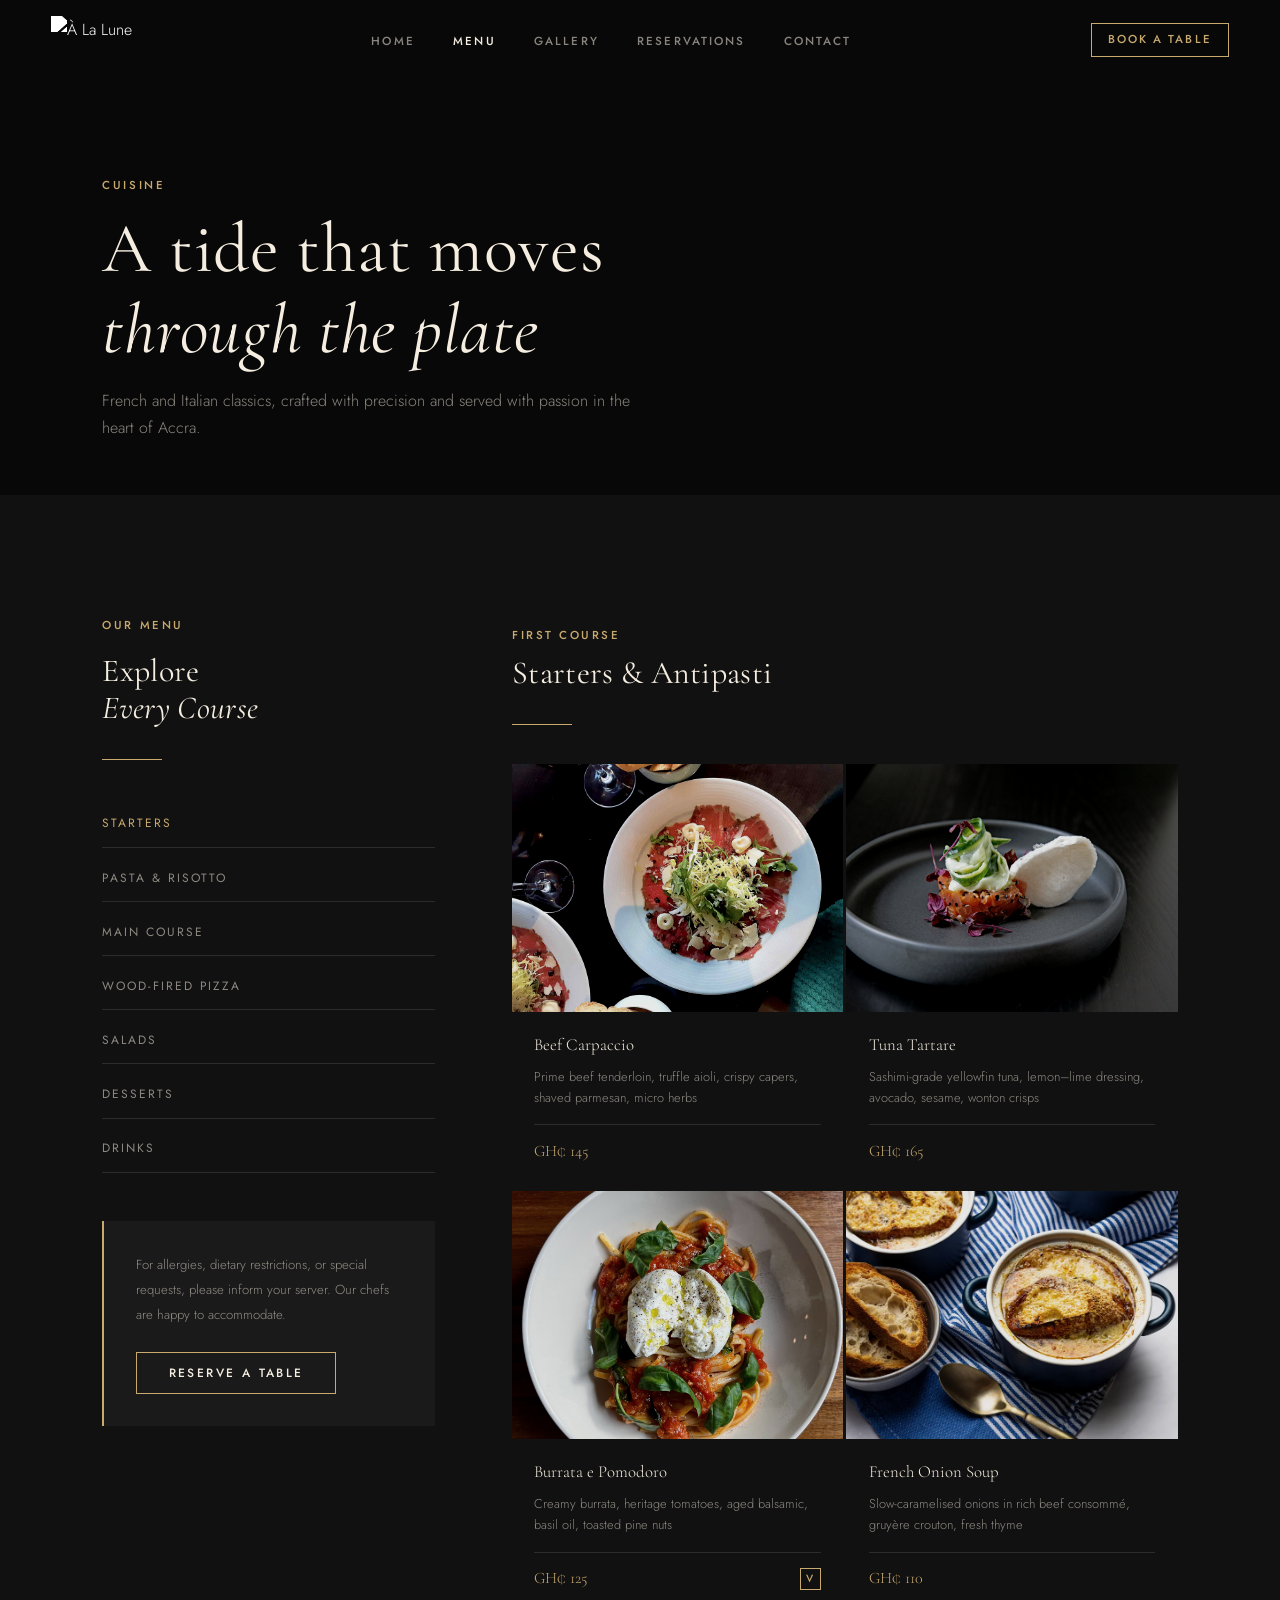
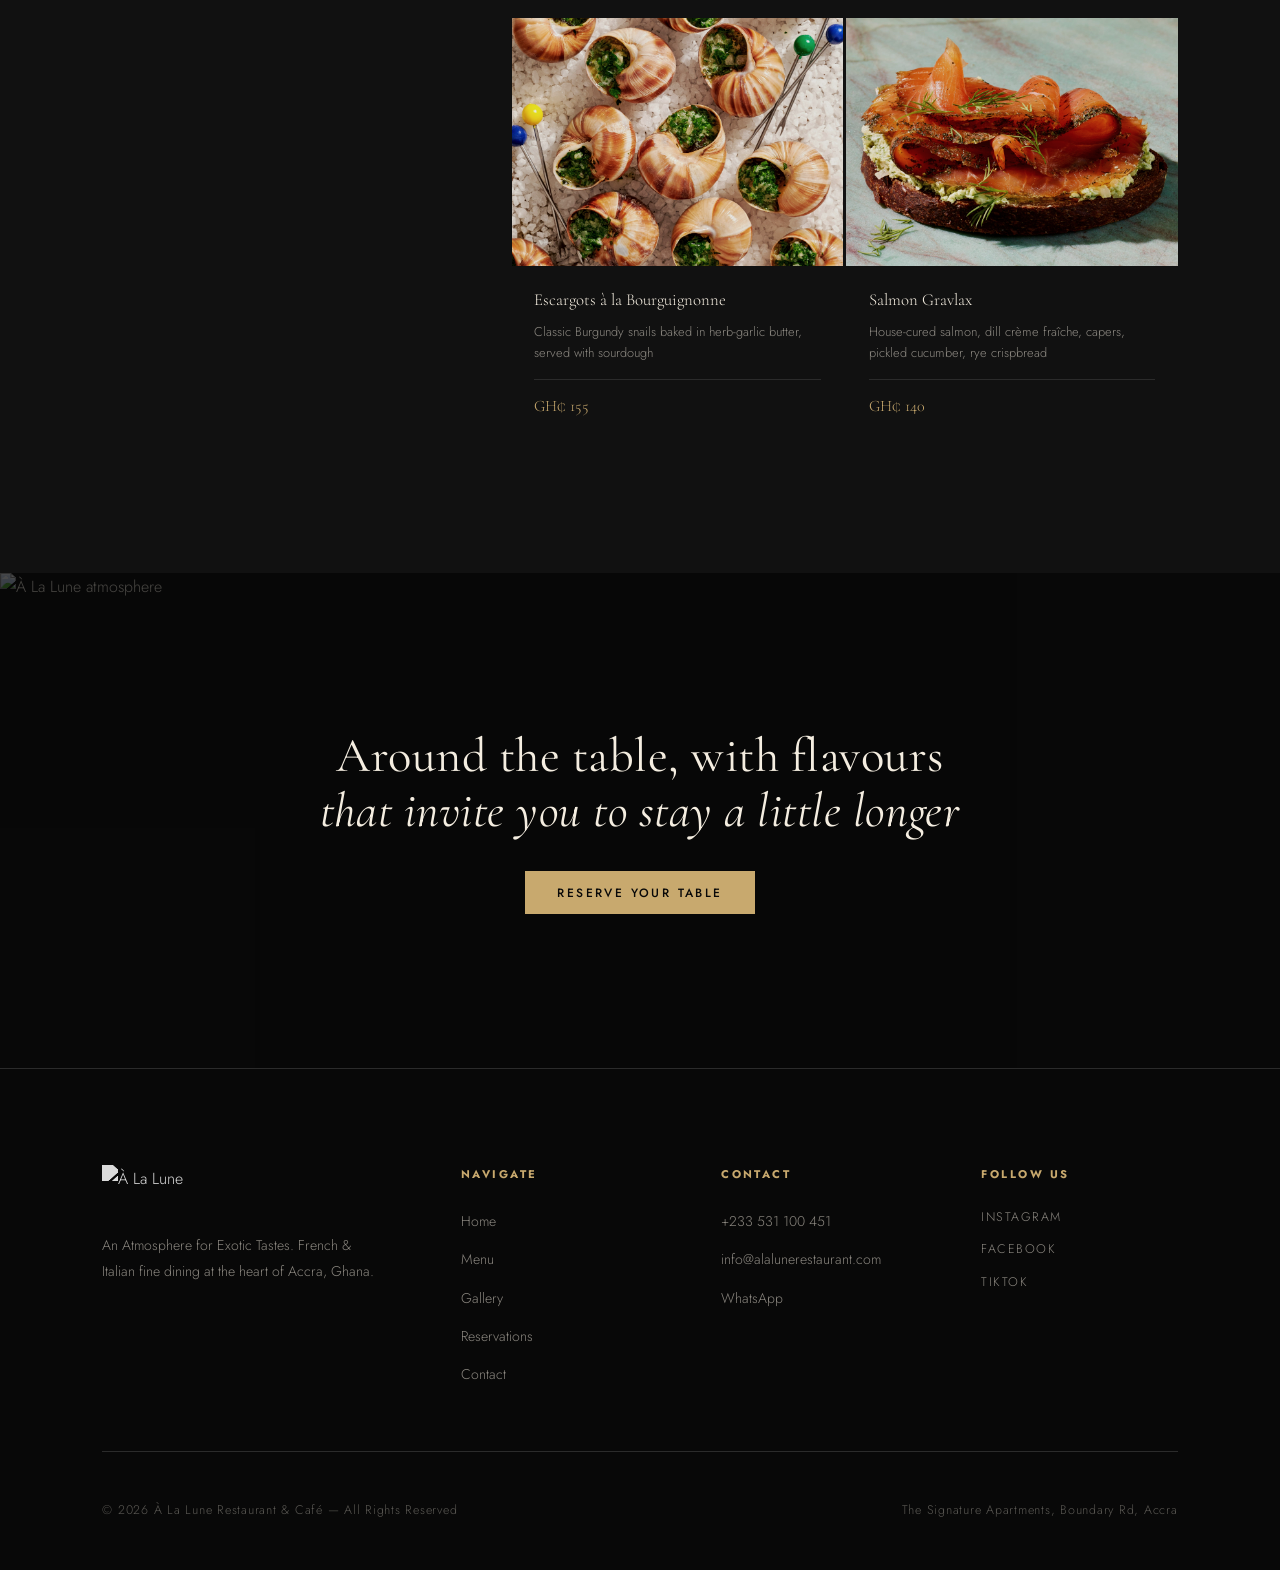
==== commit ce607b0b: "Restore menu card grid with images across all 7 sections" ====
--- a/menu.html
+++ b/menu.html
@@ -82,356 +82,239 @@
 
         <!-- STARTERS -->
         <div class="menu-section active" id="starters">
-          <h4>Starters &amp; Antipasti</h4>
-
-          <div class="menu-item">
-            <div>
-              <div class="menu-item-name">Beef Carpaccio</div>
-              <div class="menu-item-desc">Prime beef tenderloin, truffle aioli, crispy capers, shaved parmesan, micro herbs</div>
-            </div>
-            <div class="menu-item-price">GH₵ 145</div>
-          </div>
-
-          <div class="menu-item">
-            <div>
-              <div class="menu-item-name">Tuna Tartare</div>
-              <div class="menu-item-desc">Sashimi-grade yellowfin tuna, lemon–lime dressing, avocado, sesame, wonton crisps</div>
-            </div>
-            <div class="menu-item-price">GH₵ 165</div>
-          </div>
-
-          <div class="menu-item">
-            <div>
-              <div class="menu-item-name">Burrata e Pomodoro</div>
-              <div class="menu-item-desc">Creamy burrata, heritage tomatoes, aged balsamic, basil oil, toasted pine nuts</div>
-            </div>
-            <div class="menu-item-price">GH₵ 125</div>
-          </div>
-
-          <div class="menu-item">
-            <div>
-              <div class="menu-item-name">French Onion Soup</div>
-              <div class="menu-item-desc">Slow-caramelised onions in rich beef consommé, gruyère crouton, fresh thyme</div>
-            </div>
-            <div class="menu-item-price">GH₵ 110</div>
-          </div>
-
-          <div class="menu-item">
-            <div>
-              <div class="menu-item-name">Escargots à la Bourguignonne</div>
-              <div class="menu-item-desc">Classic Burgundy snails baked in herb-garlic butter, served with sourdough</div>
-            </div>
-            <div class="menu-item-price">GH₵ 155</div>
-          </div>
-
-          <div class="menu-item">
-            <div>
-              <div class="menu-item-name">Salmon Gravlax</div>
-              <div class="menu-item-desc">House-cured salmon, dill crème fraîche, capers, pickled cucumber, rye crispbread</div>
-            </div>
-            <div class="menu-item-price">GH₵ 140</div>
+          <div class="menu-section-title">
+            <span class="label">First Course</span>
+            <h3>Starters &amp; Antipasti</h3>
+            <div class="divider"></div>
+          </div>
+
+          <div class="menu-cards-grid">
+            <div class="menu-card">
+              <div class="menu-card-img"><img src="media/dishes/beef-carpaccio.jpg" alt="Beef Carpaccio" loading="eager" onerror="this.onerror=null;this.src='https://images.unsplash.com/photo-1614621866449-bdf4c8e9e5da?w=1200&q=95&auto=format&fit=crop'" /></div>
+              <div class="menu-card-body"><div class="menu-card-name">Beef Carpaccio</div><div class="menu-card-desc">Prime beef tenderloin, truffle aioli, crispy capers, shaved parmesan, micro herbs</div><div class="menu-card-footer"><span class="menu-card-price">GH₵ 145</span></div></div>
+            </div>
+            <div class="menu-card">
+              <div class="menu-card-img"><img src="media/dishes/tuna-tartare.jpg" alt="Tuna Tartare" loading="eager" onerror="this.onerror=null;this.src='https://images.unsplash.com/photo-1546069901-ba9599a7e63c?w=1200&q=95&auto=format&fit=crop'" /></div>
+              <div class="menu-card-body"><div class="menu-card-name">Tuna Tartare</div><div class="menu-card-desc">Sashimi-grade yellowfin tuna, lemon–lime dressing, avocado, sesame, wonton crisps</div><div class="menu-card-footer"><span class="menu-card-price">GH₵ 165</span></div></div>
+            </div>
+            <div class="menu-card">
+              <div class="menu-card-img"><img src="media/dishes/burrata.jpg" alt="Burrata e Pomodoro" loading="lazy" onerror="this.onerror=null;this.src='https://images.unsplash.com/photo-1571068316344-75bc76f77890?w=1200&q=95&auto=format&fit=crop'" /></div>
+              <div class="menu-card-body"><div class="menu-card-name">Burrata e Pomodoro</div><div class="menu-card-desc">Creamy burrata, heritage tomatoes, aged balsamic, basil oil, toasted pine nuts</div><div class="menu-card-footer"><span class="menu-card-price">GH₵ 125</span><span class="menu-card-tag">V</span></div></div>
+            </div>
+            <div class="menu-card">
+              <div class="menu-card-img"><img src="media/dishes/french-onion-soup.jpg" alt="French Onion Soup" loading="lazy" onerror="this.onerror=null;this.src='https://images.unsplash.com/photo-1547592180-85f173990554?w=1200&q=95&auto=format&fit=crop'" /></div>
+              <div class="menu-card-body"><div class="menu-card-name">French Onion Soup</div><div class="menu-card-desc">Slow-caramelised onions in rich beef consommé, gruyère crouton, fresh thyme</div><div class="menu-card-footer"><span class="menu-card-price">GH₵ 110</span></div></div>
+            </div>
+            <div class="menu-card">
+              <div class="menu-card-img"><img src="media/dishes/escargots.jpg" alt="Escargots à la Bourguignonne" loading="lazy" onerror="this.onerror=null;this.src='https://images.unsplash.com/photo-1414235077428-338989a2e8c0?w=1200&q=95&auto=format&fit=crop'" /></div>
+              <div class="menu-card-body"><div class="menu-card-name">Escargots à la Bourguignonne</div><div class="menu-card-desc">Classic Burgundy snails baked in herb-garlic butter, served with sourdough</div><div class="menu-card-footer"><span class="menu-card-price">GH₵ 155</span></div></div>
+            </div>
+            <div class="menu-card">
+              <div class="menu-card-img"><img src="media/dishes/salmon-gravlax.jpg" alt="Salmon Gravlax" loading="lazy" onerror="this.onerror=null;this.src='https://images.unsplash.com/photo-1519708227418-1de1f7ff2db1?w=1200&q=95&auto=format&fit=crop'" /></div>
+              <div class="menu-card-body"><div class="menu-card-name">Salmon Gravlax</div><div class="menu-card-desc">House-cured salmon, dill crème fraîche, capers, pickled cucumber, rye crispbread</div><div class="menu-card-footer"><span class="menu-card-price">GH₵ 140</span></div></div>
+            </div>
           </div>
         </div>
 
         <!-- PASTA -->
         <div class="menu-section" id="pasta">
-          <h4>Pasta &amp; Risotto</h4>
-
-          <div class="menu-item">
-            <div>
-              <div class="menu-item-name">Tagliatelle al Ragù Bolognese</div>
-              <div class="menu-item-desc">Hand-rolled egg tagliatelle, slow-braised beef &amp; pork ragù, aged parmesan</div>
-            </div>
-            <div class="menu-item-price">GH₵ 175</div>
-          </div>
-
-          <div class="menu-item">
-            <div>
-              <div class="menu-item-name">Spaghetti alle Vongole</div>
-              <div class="menu-item-desc">Fresh clams, white wine, garlic, chilli, parsley, extra-virgin olive oil</div>
-            </div>
-            <div class="menu-item-price">GH₵ 195</div>
-          </div>
-
-          <div class="menu-item">
-            <div>
-              <div class="menu-item-name">Linguine al Nero di Seppia</div>
-              <div class="menu-item-desc">Squid ink linguine, tiger prawns, cherry tomatoes, white wine, chilli</div>
-            </div>
-            <div class="menu-item-price">GH₵ 210</div>
-          </div>
-
-          <div class="menu-item">
-            <div>
-              <div class="menu-item-name">Risotto ai Funghi Porcini</div>
-              <div class="menu-item-desc">Carnaroli rice, wild porcini mushrooms, truffle oil, aged parmesan, fresh thyme</div>
-            </div>
-            <div class="menu-item-price">GH₵ 185</div>
-          </div>
-
-          <div class="menu-item">
-            <div>
-              <div class="menu-item-name">Gnocchi al Gorgonzola</div>
-              <div class="menu-item-desc">Potato gnocchi, creamy gorgonzola sauce, walnuts, crispy sage</div>
-            </div>
-            <div class="menu-item-price">GH₵ 160</div>
-          </div>
-
-          <div class="menu-item">
-            <div>
-              <div class="menu-item-name">Cacio e Pepe</div>
-              <div class="menu-item-desc">Tonnarelli pasta, Pecorino Romano, Parmigiano Reggiano, cracked black pepper</div>
-            </div>
-            <div class="menu-item-price">GH₵ 150</div>
+          <div class="menu-section-title">
+            <span class="label">Second Course</span>
+            <h3>Pasta &amp; Risotto</h3>
+            <div class="divider"></div>
+          </div>
+          <div class="menu-cards-grid">
+            <div class="menu-card">
+              <div class="menu-card-img"><img src="https://images.unsplash.com/photo-1567620905732-2d1ec7ab7445?w=1200&q=95&auto=format&fit=crop" alt="Tagliatelle al Ragù" loading="lazy" /></div>
+              <div class="menu-card-body"><div class="menu-card-name">Tagliatelle al Ragù Bolognese</div><div class="menu-card-desc">Hand-rolled egg tagliatelle, slow-braised beef &amp; pork ragù, aged parmesan</div><div class="menu-card-footer"><span class="menu-card-price">GH₵ 175</span></div></div>
+            </div>
+            <div class="menu-card">
+              <div class="menu-card-img"><img src="https://images.unsplash.com/photo-1563379926898-05f4575a45d8?w=1200&q=95&auto=format&fit=crop" alt="Spaghetti alle Vongole" loading="lazy" /></div>
+              <div class="menu-card-body"><div class="menu-card-name">Spaghetti alle Vongole</div><div class="menu-card-desc">Fresh clams, white wine, garlic, chilli, parsley, extra-virgin olive oil</div><div class="menu-card-footer"><span class="menu-card-price">GH₵ 195</span></div></div>
+            </div>
+            <div class="menu-card">
+              <div class="menu-card-img"><img src="https://images.unsplash.com/photo-1611270629569-8b357cb88da9?w=1200&q=95&auto=format&fit=crop" alt="Linguine al Nero di Seppia" loading="lazy" /></div>
+              <div class="menu-card-body"><div class="menu-card-name">Linguine al Nero di Seppia</div><div class="menu-card-desc">Squid ink linguine, tiger prawns, cherry tomatoes, white wine, chilli</div><div class="menu-card-footer"><span class="menu-card-price">GH₵ 210</span></div></div>
+            </div>
+            <div class="menu-card">
+              <div class="menu-card-img"><img src="https://images.unsplash.com/photo-1476124369491-e7addf5db371?w=1200&q=95&auto=format&fit=crop" alt="Risotto ai Funghi Porcini" loading="lazy" /></div>
+              <div class="menu-card-body"><div class="menu-card-name">Risotto ai Funghi Porcini</div><div class="menu-card-desc">Carnaroli rice, wild porcini mushrooms, truffle oil, aged parmesan, fresh thyme</div><div class="menu-card-footer"><span class="menu-card-price">GH₵ 185</span></div></div>
+            </div>
+            <div class="menu-card">
+              <div class="menu-card-img"><img src="https://images.unsplash.com/photo-1555396273-367ea4eb4db5?w=1200&q=95&auto=format&fit=crop" alt="Gnocchi al Gorgonzola" loading="lazy" /></div>
+              <div class="menu-card-body"><div class="menu-card-name">Gnocchi al Gorgonzola</div><div class="menu-card-desc">Potato gnocchi, creamy gorgonzola sauce, walnuts, crispy sage</div><div class="menu-card-footer"><span class="menu-card-price">GH₵ 160</span></div></div>
+            </div>
+            <div class="menu-card">
+              <div class="menu-card-img"><img src="https://images.unsplash.com/photo-1621996346565-e3dbc646d9a9?w=1200&q=95&auto=format&fit=crop" alt="Cacio e Pepe" loading="lazy" /></div>
+              <div class="menu-card-body"><div class="menu-card-name">Cacio e Pepe</div><div class="menu-card-desc">Tonnarelli pasta, Pecorino Romano, Parmigiano Reggiano, cracked black pepper</div><div class="menu-card-footer"><span class="menu-card-price">GH₵ 150</span></div></div>
+            </div>
           </div>
         </div>
 
         <!-- MAINS -->
         <div class="menu-section" id="mains">
-          <h4>Main Course</h4>
-
-          <div class="menu-item">
-            <div>
-              <div class="menu-item-name">Filet de Bœuf Rossini</div>
-              <div class="menu-item-desc">250g beef tenderloin, foie gras, black truffle jus, potato gratin, seasonal vegetables</div>
-            </div>
-            <div class="menu-item-price">GH₵ 380</div>
-          </div>
-
-          <div class="menu-item">
-            <div>
-              <div class="menu-item-name">Rack of Lamb Provençal</div>
-              <div class="menu-item-desc">Herb-crusted French rack, ratatouille, roasted garlic purée, lamb jus</div>
-            </div>
-            <div class="menu-item-price">GH₵ 340</div>
-          </div>
-
-          <div class="menu-item">
-            <div>
-              <div class="menu-item-name">Grilled Sea Bass</div>
-              <div class="menu-item-desc">Whole Mediterranean sea bass, lemon-caper beurre blanc, fennel, baby potatoes</div>
-            </div>
-            <div class="menu-item-price">GH₵ 290</div>
-          </div>
-
-          <div class="menu-item">
-            <div>
-              <div class="menu-item-name">Poulet Rôti</div>
-              <div class="menu-item-desc">Free-range half chicken, tarragon jus, roasted vegetables, pommes mousseline</div>
-            </div>
-            <div class="menu-item-price">GH₵ 240</div>
-          </div>
-
-          <div class="menu-item">
-            <div>
-              <div class="menu-item-name">Grilled King Prawn</div>
-              <div class="menu-item-desc">Tiger prawns, herb butter, garlic, lemon, served with seasonal greens</div>
-            </div>
-            <div class="menu-item-price">GH₵ 310</div>
-          </div>
-
-          <div class="menu-item">
-            <div>
-              <div class="menu-item-name">Vegetarian Wellington <em style="font-size:0.78rem; color: var(--gold);">V</em></div>
-              <div class="menu-item-desc">Roasted portobello, spinach, chestnut mushroom duxelles, puff pastry, red wine sauce</div>
-            </div>
-            <div class="menu-item-price">GH₵ 210</div>
+          <div class="menu-section-title">
+            <span class="label">Main Course</span>
+            <h3>From the Kitchen</h3>
+            <div class="divider"></div>
+          </div>
+          <div class="menu-cards-grid">
+            <div class="menu-card">
+              <div class="menu-card-img"><img src="https://images.unsplash.com/photo-1558030006-450675393462?w=1200&q=95&auto=format&fit=crop" alt="Filet de Bœuf Rossini" loading="lazy" /></div>
+              <div class="menu-card-body"><div class="menu-card-name">Filet de Bœuf Rossini</div><div class="menu-card-desc">250g beef tenderloin, foie gras, black truffle jus, potato gratin, seasonal vegetables</div><div class="menu-card-footer"><span class="menu-card-price">GH₵ 380</span></div></div>
+            </div>
+            <div class="menu-card">
+              <div class="menu-card-img"><img src="https://images.unsplash.com/photo-1603360946369-dc9bb6258143?w=1200&q=95&auto=format&fit=crop" alt="Rack of Lamb Provençal" loading="lazy" /></div>
+              <div class="menu-card-body"><div class="menu-card-name">Rack of Lamb Provençal</div><div class="menu-card-desc">Herb-crusted French rack, ratatouille, roasted garlic purée, lamb jus</div><div class="menu-card-footer"><span class="menu-card-price">GH₵ 340</span></div></div>
+            </div>
+            <div class="menu-card">
+              <div class="menu-card-img"><img src="https://images.unsplash.com/photo-1534080564583-6be75777b70a?w=1200&q=95&auto=format&fit=crop" alt="Grilled Sea Bass" loading="lazy" /></div>
+              <div class="menu-card-body"><div class="menu-card-name">Grilled Sea Bass</div><div class="menu-card-desc">Whole Mediterranean sea bass, lemon-caper beurre blanc, fennel, baby potatoes</div><div class="menu-card-footer"><span class="menu-card-price">GH₵ 290</span></div></div>
+            </div>
+            <div class="menu-card">
+              <div class="menu-card-img"><img src="https://images.unsplash.com/photo-1598103442097-8b74394b95c8?w=1200&q=95&auto=format&fit=crop" alt="Poulet Rôti" loading="lazy" /></div>
+              <div class="menu-card-body"><div class="menu-card-name">Poulet Rôti</div><div class="menu-card-desc">Free-range half chicken, tarragon jus, roasted vegetables, pommes mousseline</div><div class="menu-card-footer"><span class="menu-card-price">GH₵ 240</span></div></div>
+            </div>
+            <div class="menu-card">
+              <div class="menu-card-img"><img src="https://images.unsplash.com/photo-1559847844-5315695dadae?w=1200&q=95&auto=format&fit=crop" alt="Grilled King Prawn" loading="lazy" /></div>
+              <div class="menu-card-body"><div class="menu-card-name">Grilled King Prawn</div><div class="menu-card-desc">Tiger prawns, herb butter, garlic, lemon, served with seasonal greens</div><div class="menu-card-footer"><span class="menu-card-price">GH₵ 310</span></div></div>
+            </div>
+            <div class="menu-card">
+              <div class="menu-card-img"><img src="https://images.unsplash.com/photo-1574484284002-952d92456975?w=1200&q=95&auto=format&fit=crop" alt="Vegetarian Wellington" loading="lazy" /></div>
+              <div class="menu-card-body"><div class="menu-card-name">Vegetarian Wellington</div><div class="menu-card-desc">Roasted portobello, spinach, chestnut mushroom duxelles, puff pastry, red wine sauce</div><div class="menu-card-footer"><span class="menu-card-price">GH₵ 210</span><span class="menu-card-tag">V</span></div></div>
+            </div>
           </div>
         </div>
 
         <!-- PIZZA -->
         <div class="menu-section" id="pizza">
-          <h4>From the Wood-Fired Oven</h4>
-
-          <div class="menu-item">
-            <div>
-              <div class="menu-item-name">Margherita Classica <em style="font-size:0.78rem; color: var(--gold);">V</em></div>
-              <div class="menu-item-desc">San Marzano tomato, fior di latte mozzarella, fresh basil, extra-virgin olive oil</div>
-            </div>
-            <div class="menu-item-price">GH₵ 120</div>
-          </div>
-
-          <div class="menu-item">
-            <div>
-              <div class="menu-item-name">Quattro Stagioni</div>
-              <div class="menu-item-desc">Artichokes, prosciutto cotto, mushrooms, black olives, mozzarella</div>
-            </div>
-            <div class="menu-item-price">GH₵ 155</div>
-          </div>
-
-          <div class="menu-item">
-            <div>
-              <div class="menu-item-name">Tartufo Bianco</div>
-              <div class="menu-item-desc">White truffle cream, mozzarella, parmesan, black truffle shavings, fresh thyme</div>
-            </div>
-            <div class="menu-item-price">GH₵ 210</div>
-          </div>
-
-          <div class="menu-item">
-            <div>
-              <div class="menu-item-name">Prosciutto e Rucola</div>
-              <div class="menu-item-desc">San Marzano tomato, mozzarella, 24-month prosciutto, baby arugula, parmesan</div>
-            </div>
-            <div class="menu-item-price">GH₵ 165</div>
-          </div>
-
-          <div class="menu-item">
-            <div>
-              <div class="menu-item-name">Frutti di Mare</div>
-              <div class="menu-item-desc">Cherry tomato sauce, calamari, tiger prawns, mussels, garlic, chilli, parsley</div>
-            </div>
-            <div class="menu-item-price">GH₵ 195</div>
+          <div class="menu-section-title">
+            <span class="label">Wood-Fired</span>
+            <h3>From the Oven</h3>
+            <div class="divider"></div>
+          </div>
+          <div class="menu-cards-grid">
+            <div class="menu-card">
+              <div class="menu-card-img"><img src="https://images.unsplash.com/photo-1565299624946-b28f40a0ae38?w=1200&q=95&auto=format&fit=crop" alt="Margherita Classica" loading="lazy" /></div>
+              <div class="menu-card-body"><div class="menu-card-name">Margherita Classica</div><div class="menu-card-desc">San Marzano tomato, fior di latte mozzarella, fresh basil, extra-virgin olive oil</div><div class="menu-card-footer"><span class="menu-card-price">GH₵ 120</span><span class="menu-card-tag">V</span></div></div>
+            </div>
+            <div class="menu-card">
+              <div class="menu-card-img"><img src="https://images.unsplash.com/photo-1574071318508-1cdbab80d002?w=1200&q=95&auto=format&fit=crop" alt="Quattro Stagioni" loading="lazy" /></div>
+              <div class="menu-card-body"><div class="menu-card-name">Quattro Stagioni</div><div class="menu-card-desc">Artichokes, prosciutto cotto, mushrooms, black olives, mozzarella</div><div class="menu-card-footer"><span class="menu-card-price">GH₵ 155</span></div></div>
+            </div>
+            <div class="menu-card">
+              <div class="menu-card-img"><img src="https://images.unsplash.com/photo-1513104890138-7c749659a591?w=1200&q=95&auto=format&fit=crop" alt="Tartufo Bianco" loading="lazy" /></div>
+              <div class="menu-card-body"><div class="menu-card-name">Tartufo Bianco</div><div class="menu-card-desc">White truffle cream, mozzarella, parmesan, black truffle shavings, fresh thyme</div><div class="menu-card-footer"><span class="menu-card-price">GH₵ 210</span></div></div>
+            </div>
+            <div class="menu-card">
+              <div class="menu-card-img"><img src="https://images.unsplash.com/photo-1593560708920-61dd98c46a4e?w=1200&q=95&auto=format&fit=crop" alt="Prosciutto e Rucola" loading="lazy" /></div>
+              <div class="menu-card-body"><div class="menu-card-name">Prosciutto e Rucola</div><div class="menu-card-desc">San Marzano tomato, mozzarella, 24-month prosciutto, baby arugula, parmesan</div><div class="menu-card-footer"><span class="menu-card-price">GH₵ 165</span></div></div>
+            </div>
+            <div class="menu-card">
+              <div class="menu-card-img"><img src="https://images.unsplash.com/photo-1565299585323-38d6b0865b47?w=1200&q=95&auto=format&fit=crop" alt="Frutti di Mare" loading="lazy" /></div>
+              <div class="menu-card-body"><div class="menu-card-name">Frutti di Mare</div><div class="menu-card-desc">Cherry tomato sauce, calamari, tiger prawns, mussels, garlic, chilli, parsley</div><div class="menu-card-footer"><span class="menu-card-price">GH₵ 195</span></div></div>
+            </div>
           </div>
         </div>
 
         <!-- SALADS -->
         <div class="menu-section" id="salads">
-          <h4>Salads &amp; Greens</h4>
-
-          <div class="menu-item">
-            <div>
-              <div class="menu-item-name">Salade Niçoise</div>
-              <div class="menu-item-desc">Seared yellowfin tuna, haricots verts, heritage tomatoes, olives, eggs, anchovy dressing</div>
-            </div>
-            <div class="menu-item-price">GH₵ 165</div>
-          </div>
-
-          <div class="menu-item">
-            <div>
-              <div class="menu-item-name">Caesar Classique</div>
-              <div class="menu-item-desc">Cos lettuce, house Caesar dressing, parmesan crisp, sourdough croutons<br /><em style="font-size:0.78rem;">+ Grilled chicken GH₵ 35 | Anchovies GH₵ 20</em></div>
-            </div>
-            <div class="menu-item-price">GH₵ 110</div>
-          </div>
-
-          <div class="menu-item">
-            <div>
-              <div class="menu-item-name">Caprese Classico <em style="font-size:0.78rem; color: var(--gold);">V</em></div>
-              <div class="menu-item-desc">Heirloom tomatoes, buffalo mozzarella, basil, aged balsamic, Sicilian olive oil</div>
-            </div>
-            <div class="menu-item-price">GH₵ 120</div>
-          </div>
-
-          <div class="menu-item">
-            <div>
-              <div class="menu-item-name">Arugula &amp; Burrata <em style="font-size:0.78rem; color: var(--gold);">V</em></div>
-              <div class="menu-item-desc">Wild rocket, creamy burrata, candied walnuts, pear, honey-lemon dressing</div>
-            </div>
-            <div class="menu-item-price">GH₵ 135</div>
+          <div class="menu-section-title">
+            <span class="label">Light &amp; Fresh</span>
+            <h3>Salads &amp; Greens</h3>
+            <div class="divider"></div>
+          </div>
+          <div class="menu-cards-grid">
+            <div class="menu-card">
+              <div class="menu-card-img"><img src="https://images.unsplash.com/photo-1512621776951-a57141f2eefd?w=1200&q=95&auto=format&fit=crop" alt="Salade Niçoise" loading="lazy" /></div>
+              <div class="menu-card-body"><div class="menu-card-name">Salade Niçoise</div><div class="menu-card-desc">Seared yellowfin tuna, haricots verts, heritage tomatoes, olives, eggs, anchovy dressing</div><div class="menu-card-footer"><span class="menu-card-price">GH₵ 165</span></div></div>
+            </div>
+            <div class="menu-card">
+              <div class="menu-card-img"><img src="https://images.unsplash.com/photo-1546793665-c74683f339c1?w=1200&q=95&auto=format&fit=crop" alt="Caesar Classique" loading="lazy" /></div>
+              <div class="menu-card-body"><div class="menu-card-name">Caesar Classique</div><div class="menu-card-desc">Cos lettuce, house Caesar dressing, parmesan crisp, sourdough croutons</div><div class="menu-card-footer"><span class="menu-card-price">GH₵ 110</span></div></div>
+            </div>
+            <div class="menu-card">
+              <div class="menu-card-img"><img src="https://images.unsplash.com/photo-1592417817098-8fd3d9eb14a5?w=1200&q=95&auto=format&fit=crop" alt="Caprese Classico" loading="lazy" /></div>
+              <div class="menu-card-body"><div class="menu-card-name">Caprese Classico</div><div class="menu-card-desc">Heirloom tomatoes, buffalo mozzarella, basil, aged balsamic, Sicilian olive oil</div><div class="menu-card-footer"><span class="menu-card-price">GH₵ 120</span><span class="menu-card-tag">V</span></div></div>
+            </div>
+            <div class="menu-card">
+              <div class="menu-card-img"><img src="media/dishes/burrata.jpg" alt="Arugula &amp; Burrata" loading="lazy" onerror="this.onerror=null;this.src='https://images.unsplash.com/photo-1540189549336-e6e99eb4b478?w=1200&q=95&auto=format&fit=crop'" /></div>
+              <div class="menu-card-body"><div class="menu-card-name">Arugula &amp; Burrata</div><div class="menu-card-desc">Wild rocket, creamy burrata, candied walnuts, pear, honey-lemon dressing</div><div class="menu-card-footer"><span class="menu-card-price">GH₵ 135</span><span class="menu-card-tag">V</span></div></div>
+            </div>
           </div>
         </div>
 
         <!-- DESSERTS -->
         <div class="menu-section" id="desserts">
-          <h4>Desserts &amp; Patisserie</h4>
-
-          <div class="menu-item">
-            <div>
-              <div class="menu-item-name">Crème Brûlée</div>
-              <div class="menu-item-desc">Classic Madagascan vanilla custard, caramelised sugar crust, seasonal berries</div>
-            </div>
-            <div class="menu-item-price">GH₵ 95</div>
-          </div>
-
-          <div class="menu-item">
-            <div>
-              <div class="menu-item-name">Tiramisu Tradizionale</div>
-              <div class="menu-item-desc">Savoiardi, mascarpone cream, Illy espresso, dark cocoa, Marsala wine</div>
-            </div>
-            <div class="menu-item-price">GH₵ 105</div>
-          </div>
-
-          <div class="menu-item">
-            <div>
-              <div class="menu-item-name">Fondant au Chocolat</div>
-              <div class="menu-item-desc">Warm Valrhona chocolate fondant, molten centre, vanilla ice cream, cocoa nibs</div>
-            </div>
-            <div class="menu-item-price">GH₵ 115</div>
-          </div>
-
-          <div class="menu-item">
-            <div>
-              <div class="menu-item-name">Panna Cotta al Caramello</div>
-              <div class="menu-item-desc">Vanilla panna cotta, salted caramel, candied hazelnuts, orange zest</div>
-            </div>
-            <div class="menu-item-price">GH₵ 90</div>
-          </div>
-
-          <div class="menu-item">
-            <div>
-              <div class="menu-item-name">Tarte Tatin</div>
-              <div class="menu-item-desc">Caramelised apple tarte tatin, flaky pastry, crème fraîche, calvados glaze</div>
-            </div>
-            <div class="menu-item-price">GH₵ 100</div>
-          </div>
-
-          <div class="menu-item">
-            <div>
-              <div class="menu-item-name">Selection of Sorbets &amp; Gelati</div>
-              <div class="menu-item-desc">Three scoops, ask your server for today's flavours</div>
-            </div>
-            <div class="menu-item-price">GH₵ 80</div>
+          <div class="menu-section-title">
+            <span class="label">Sweet Finish</span>
+            <h3>Desserts &amp; Patisserie</h3>
+            <div class="divider"></div>
+          </div>
+          <div class="menu-cards-grid">
+            <div class="menu-card">
+              <div class="menu-card-img"><img src="https://images.unsplash.com/photo-1470324161839-ce2bb6fa6bc3?w=1200&q=95&auto=format&fit=crop" alt="Crème Brûlée" loading="lazy" /></div>
+              <div class="menu-card-body"><div class="menu-card-name">Crème Brûlée</div><div class="menu-card-desc">Classic Madagascan vanilla custard, caramelised sugar crust, seasonal berries</div><div class="menu-card-footer"><span class="menu-card-price">GH₵ 95</span></div></div>
+            </div>
+            <div class="menu-card">
+              <div class="menu-card-img"><img src="https://images.unsplash.com/photo-1571877227200-a0d98ea607e9?w=1200&q=95&auto=format&fit=crop" alt="Tiramisu Tradizionale" loading="lazy" /></div>
+              <div class="menu-card-body"><div class="menu-card-name">Tiramisu Tradizionale</div><div class="menu-card-desc">Savoiardi, mascarpone cream, Illy espresso, dark cocoa, Marsala wine</div><div class="menu-card-footer"><span class="menu-card-price">GH₵ 105</span></div></div>
+            </div>
+            <div class="menu-card">
+              <div class="menu-card-img"><img src="https://images.unsplash.com/photo-1578985545062-70f79b045945?w=1200&q=95&auto=format&fit=crop" alt="Fondant au Chocolat" loading="lazy" /></div>
+              <div class="menu-card-body"><div class="menu-card-name">Fondant au Chocolat</div><div class="menu-card-desc">Warm Valrhona chocolate fondant, molten centre, vanilla ice cream, cocoa nibs</div><div class="menu-card-footer"><span class="menu-card-price">GH₵ 115</span></div></div>
+            </div>
+            <div class="menu-card">
+              <div class="menu-card-img"><img src="https://images.unsplash.com/photo-1488477181946-6428a0291777?w=1200&q=95&auto=format&fit=crop" alt="Panna Cotta al Caramello" loading="lazy" /></div>
+              <div class="menu-card-body"><div class="menu-card-name">Panna Cotta al Caramello</div><div class="menu-card-desc">Vanilla panna cotta, salted caramel, candied hazelnuts, orange zest</div><div class="menu-card-footer"><span class="menu-card-price">GH₵ 90</span></div></div>
+            </div>
+            <div class="menu-card">
+              <div class="menu-card-img"><img src="https://images.unsplash.com/photo-1562007908-17c67e878c88?w=1200&q=95&auto=format&fit=crop" alt="Tarte Tatin" loading="lazy" /></div>
+              <div class="menu-card-body"><div class="menu-card-name">Tarte Tatin</div><div class="menu-card-desc">Caramelised apple tarte tatin, flaky pastry, crème fraîche, calvados glaze</div><div class="menu-card-footer"><span class="menu-card-price">GH₵ 100</span></div></div>
+            </div>
+            <div class="menu-card">
+              <div class="menu-card-img"><img src="https://images.unsplash.com/photo-1551024506-0bccd828d307?w=1200&q=95&auto=format&fit=crop" alt="Sorbets &amp; Gelati" loading="lazy" /></div>
+              <div class="menu-card-body"><div class="menu-card-name">Selection of Sorbets &amp; Gelati</div><div class="menu-card-desc">Three scoops, ask your server for today's flavours</div><div class="menu-card-footer"><span class="menu-card-price">GH₵ 80</span></div></div>
+            </div>
           </div>
         </div>
 
         <!-- DRINKS -->
         <div class="menu-section" id="drinks">
-          <h4>Cocktails &amp; Drinks</h4>
-
-          <div class="menu-item">
-            <div>
-              <div class="menu-item-name">La Lune Signature</div>
-              <div class="menu-item-desc">Grey Goose vodka, elderflower liqueur, cucumber, lemon, prosecco</div>
-            </div>
-            <div class="menu-item-price">GH₵ 115</div>
-          </div>
-
-          <div class="menu-item">
-            <div>
-              <div class="menu-item-name">Côte d'Azur</div>
-              <div class="menu-item-desc">Hendrick's gin, St-Germain, lemon, honey syrup, lavender bitters, sparkling water</div>
-            </div>
-            <div class="menu-item-price">GH₵ 120</div>
-          </div>
-
-          <div class="menu-item">
-            <div>
-              <div class="menu-item-name">Negroni Classique</div>
-              <div class="menu-item-desc">Campari, sweet vermouth, gin, orange twist</div>
-            </div>
-            <div class="menu-item-price">GH₵ 110</div>
-          </div>
-
-          <div class="menu-item">
-            <div>
-              <div class="menu-item-name">Midnight in Accra</div>
-              <div class="menu-item-desc">Dark rum, passion fruit, ginger, lime, activated charcoal foam</div>
-            </div>
-            <div class="menu-item-price">GH₵ 125</div>
-          </div>
-
-          <div class="menu-item">
-            <div>
-              <div class="menu-item-name">Aperol Spritz</div>
-              <div class="menu-item-desc">Aperol, prosecco, soda, orange</div>
-            </div>
-            <div class="menu-item-price">GH₵ 100</div>
-          </div>
-
-          <div class="menu-item">
-            <div>
-              <div class="menu-item-name">House Wines</div>
-              <div class="menu-item-desc">Curated selection of French &amp; Italian wines — please ask your server for the current wine list</div>
-            </div>
-            <div class="menu-item-price">From GH₵ 90</div>
-          </div>
-
-          <div class="menu-item">
-            <div>
-              <div class="menu-item-name">Non-Alcoholic Selection</div>
-              <div class="menu-item-desc">Fresh-pressed juices, sparkling water, mocktails, artisan coffee &amp; teas</div>
-            </div>
-            <div class="menu-item-price">From GH₵ 45</div>
+          <div class="menu-section-title">
+            <span class="label">Bar</span>
+            <h3>Cocktails &amp; Drinks</h3>
+            <div class="divider"></div>
+          </div>
+          <div class="menu-cards-grid">
+            <div class="menu-card">
+              <div class="menu-card-img"><img src="https://images.unsplash.com/photo-1586338882782-b10ea2f5b6a0?w=1200&q=95&auto=format&fit=crop" alt="La Lune Signature" loading="lazy" /></div>
+              <div class="menu-card-body"><div class="menu-card-name">La Lune Signature</div><div class="menu-card-desc">Grey Goose vodka, elderflower liqueur, cucumber, lemon, prosecco</div><div class="menu-card-footer"><span class="menu-card-price">GH₵ 115</span></div></div>
+            </div>
+            <div class="menu-card">
+              <div class="menu-card-img"><img src="https://images.unsplash.com/photo-1560508179-b2c9a3555db6?w=1200&q=95&auto=format&fit=crop" alt="Côte d'Azur" loading="lazy" /></div>
+              <div class="menu-card-body"><div class="menu-card-name">Côte d'Azur</div><div class="menu-card-desc">Hendrick's gin, St-Germain, lemon, honey syrup, lavender bitters, sparkling water</div><div class="menu-card-footer"><span class="menu-card-price">GH₵ 120</span></div></div>
+            </div>
+            <div class="menu-card">
+              <div class="menu-card-img"><img src="https://images.unsplash.com/photo-1551538827-9c037cb4f32a?w=1200&q=95&auto=format&fit=crop" alt="Negroni Classique" loading="lazy" /></div>
+              <div class="menu-card-body"><div class="menu-card-name">Negroni Classique</div><div class="menu-card-desc">Campari, sweet vermouth, gin, orange twist</div><div class="menu-card-footer"><span class="menu-card-price">GH₵ 110</span></div></div>
+            </div>
+            <div class="menu-card">
+              <div class="menu-card-img"><img src="https://images.unsplash.com/photo-1514362545857-3bc16c4c7d1b?w=1200&q=95&auto=format&fit=crop" alt="Midnight in Accra" loading="lazy" /></div>
+              <div class="menu-card-body"><div class="menu-card-name">Midnight in Accra</div><div class="menu-card-desc">Dark rum, passion fruit, ginger, lime, activated charcoal foam</div><div class="menu-card-footer"><span class="menu-card-price">GH₵ 125</span></div></div>
+            </div>
+            <div class="menu-card">
+              <div class="menu-card-img"><img src="https://images.unsplash.com/photo-1609951651556-5334e2706168?w=1200&q=95&auto=format&fit=crop" alt="Aperol Spritz" loading="lazy" /></div>
+              <div class="menu-card-body"><div class="menu-card-name">Aperol Spritz</div><div class="menu-card-desc">Aperol, prosecco, soda, orange</div><div class="menu-card-footer"><span class="menu-card-price">GH₵ 100</span></div></div>
+            </div>
+            <div class="menu-card">
+              <div class="menu-card-img"><img src="https://images.unsplash.com/photo-1510812431401-41d2bd2722f3?w=1200&q=95&auto=format&fit=crop" alt="House Wines" loading="lazy" /></div>
+              <div class="menu-card-body"><div class="menu-card-name">House Wines</div><div class="menu-card-desc">Curated selection of French &amp; Italian wines — ask your server for the current list</div><div class="menu-card-footer"><span class="menu-card-price">From GH₵ 90</span></div></div>
+            </div>
+            <div class="menu-card">
+              <div class="menu-card-img"><img src="https://images.unsplash.com/photo-1544145945-cae191e3d5e8?w=1200&q=95&auto=format&fit=crop" alt="Non-Alcoholic" loading="lazy" /></div>
+              <div class="menu-card-body"><div class="menu-card-name">Non-Alcoholic Selection</div><div class="menu-card-desc">Fresh-pressed juices, sparkling water, mocktails, artisan coffee &amp; teas</div><div class="menu-card-footer"><span class="menu-card-price">From GH₵ 45</span></div></div>
+            </div>
           </div>
         </div>
 
--- a/css/styles.css
+++ b/css/styles.css
@@ -528,6 +528,80 @@
   font-size: 0.95rem;
   color: var(--gold);
   white-space: nowrap;
+}
+
+/* ---------- Menu Card Grid ---------- */
+.menu-section-title { margin-bottom: 2.4rem; }
+.menu-section-title .label { display: block; margin-bottom: 0.6rem; }
+.menu-section-title h3 { font-size: clamp(1.4rem, 2.5vw, 2rem); margin-bottom: 0.8rem; }
+
+.menu-cards-grid {
+  display: grid;
+  grid-template-columns: 1fr 1fr;
+  gap: 3px;
+  margin-bottom: 1rem;
+}
+.menu-card {
+  background: var(--deep);
+  display: flex;
+  flex-direction: column;
+  overflow: hidden;
+}
+.menu-card-img {
+  aspect-ratio: 4/3;
+  overflow: hidden;
+  position: relative;
+}
+.menu-card-img img {
+  width: 100%;
+  height: 100%;
+  object-fit: cover;
+  display: block;
+  filter: brightness(0.88) contrast(1.1) saturate(0.85);
+  transition: transform 0.7s cubic-bezier(0.25,0.46,0.45,0.94), filter 0.5s ease;
+}
+.menu-card:hover .menu-card-img img {
+  transform: scale(1.07);
+  filter: brightness(1) contrast(1.05) saturate(1);
+}
+.menu-card-body {
+  padding: 1.2rem 1.4rem 1.4rem;
+  display: flex;
+  flex-direction: column;
+  flex: 1;
+}
+.menu-card-name {
+  font-family: var(--font-serif);
+  font-size: 1.05rem;
+  color: var(--cream);
+  margin-bottom: 0.4rem;
+}
+.menu-card-desc {
+  font-size: 0.8rem;
+  color: var(--text-muted);
+  line-height: 1.65;
+  flex: 1;
+}
+.menu-card-footer {
+  display: flex;
+  align-items: center;
+  justify-content: space-between;
+  margin-top: 1rem;
+  padding-top: 0.8rem;
+  border-top: 1px solid var(--mid);
+}
+.menu-card-price {
+  font-family: var(--font-serif);
+  font-size: 1rem;
+  color: var(--gold);
+}
+.menu-card-tag {
+  font-size: 0.65rem;
+  font-weight: 500;
+  letter-spacing: 0.12em;
+  color: var(--gold);
+  border: 1px solid var(--gold);
+  padding: 0.15em 0.5em;
 }
 
 /* ---------- About / Promise ---------- */
